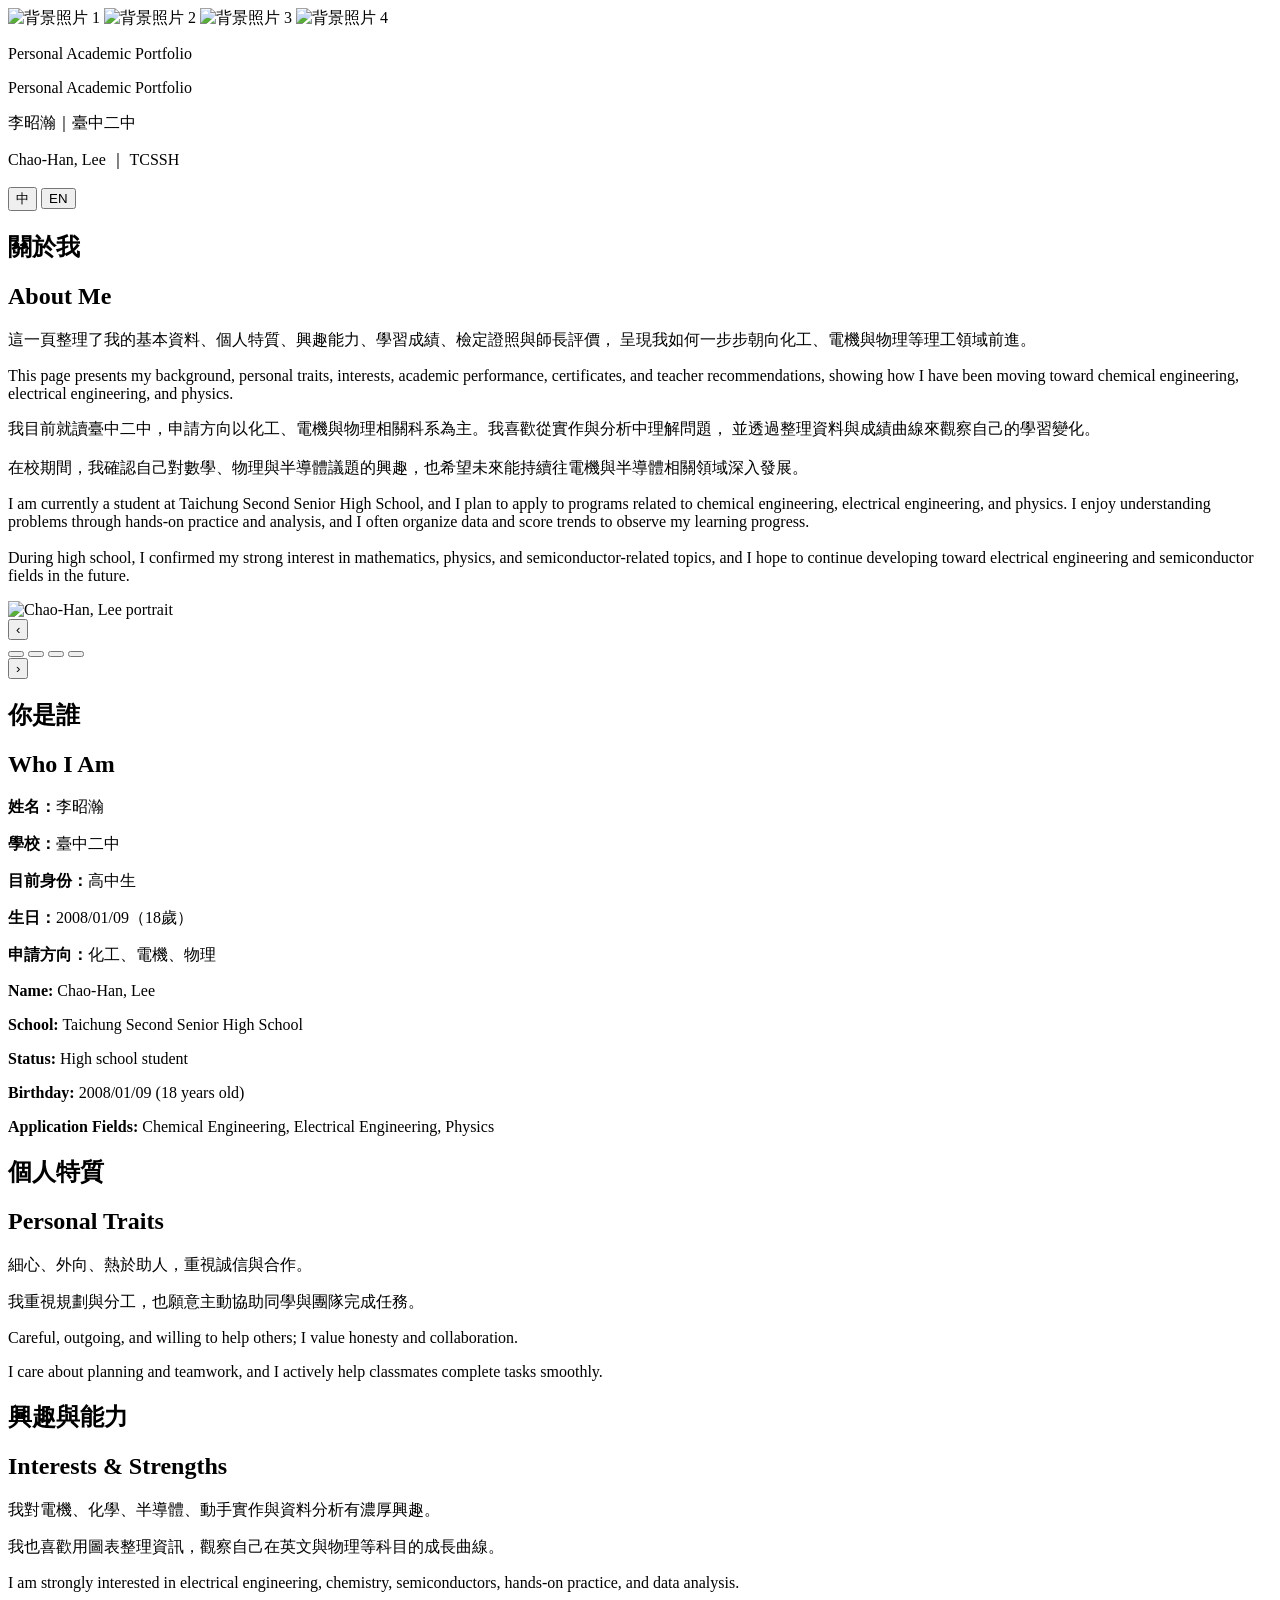
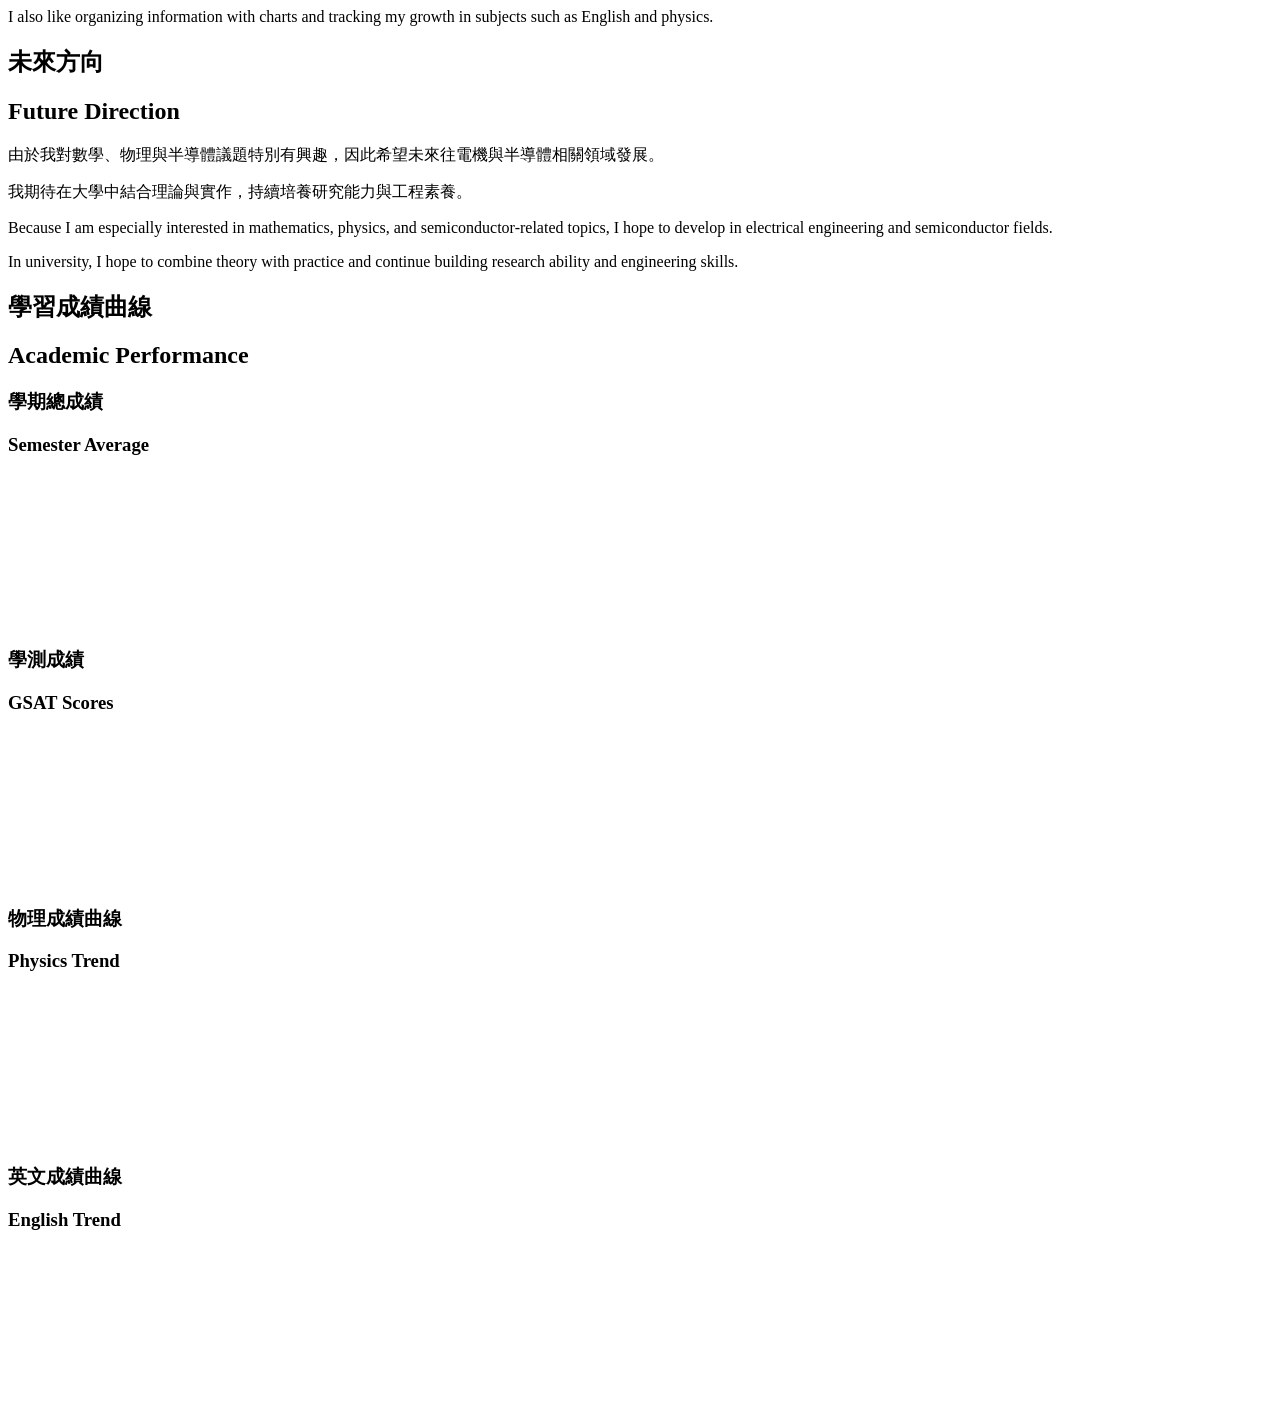
==== about.html @ a49e84da "Create about.html" ====
<!DOCTYPE html>
<html lang="zh-Hant">
<head>
  <meta charset="UTF-8" />
  <meta name="viewport" content="width=device-width, initial-scale=1.0" />
  <title>About Me | Personal Academic Portfolio</title>

  <link rel="preconnect" href="https://fonts.googleapis.com">
  <link rel="preconnect" href="https://fonts.gstatic.com" crossorigin>
  <link href="https://fonts.googleapis.com/css2?family=Inter:wght@400;500;600;700&family=Noto+Sans+TC:wght@400;500;700&family=Noto+Serif+TC:wght@500;700&display=swap" rel="stylesheet">

  <link rel="stylesheet" href="./about.css">

  <script src="https://cdn.jsdelivr.net/npm/chart.js@4.5.0/dist/chart.umd.min.js" defer></script>
  <script src="./about.js" defer></script>
</head>
<body>
  <div class="about-root" data-current-lang="zh">
    <section class="about-hero">
      <div class="hero-slideshow">
        <img src="./assets/bg-1.jpg" class="slide active" alt="背景照片 1">
        <img src="./assets/bg-2.jpg" class="slide slide-2" alt="背景照片 2">
        <img src="./assets/bg-3.jpg" class="slide slide-3" alt="背景照片 3">
        <img src="./assets/bg-4.jpg" class="slide" alt="背景照片 4">
      </div>

      <div class="hero-dark-overlay"></div>

      <div class="hero-overlay">
        <div class="hero-top">
          <div>
            <p class="site-name" data-lang="zh">Personal Academic Portfolio</p>
            <p class="site-name" data-lang="en">Personal Academic Portfolio</p>
            <p class="hero-mini" data-lang="zh">李昭瀚｜臺中二中</p>
            <p class="hero-mini" data-lang="en">Chao-Han, Lee ｜ TCSSH</p>
          </div>

          <div class="lang-switcher">
            <button class="lang-btn active" type="button" data-set-lang="zh">中</button>
            <button class="lang-btn" type="button" data-set-lang="en">EN</button>
          </div>
        </div>

        <div class="hero-main">
          <div class="hero-text">
            <h1 data-lang="zh">關於我</h1>
            <h1 data-lang="en">About Me</h1>

            <p class="hero-description" data-lang="zh">
              這一頁整理了我的基本資料、個人特質、興趣能力、學習成績、檢定證照與師長評價，
              呈現我如何一步步朝向化工、電機與物理等理工領域前進。
            </p>

            <p class="hero-description" data-lang="en">
              This page presents my background, personal traits, interests, academic performance,
              certificates, and teacher recommendations, showing how I have been moving toward
              chemical engineering, electrical engineering, and physics.
            </p>
          </div>

          <div class="hero-side hero-hover-zone">
            <div class="hero-intro-card">
              <p class="hero-intro-text" data-lang="zh">
                我目前就讀臺中二中，申請方向以化工、電機與物理相關科系為主。我喜歡從實作與分析中理解問題，
                並透過整理資料與成績曲線來觀察自己的學習變化。<br><br>
                在校期間，我確認自己對數學、物理與半導體議題的興趣，也希望未來能持續往電機與半導體相關領域深入發展。
              </p>

              <p class="hero-intro-text" data-lang="en">
                I am currently a student at Taichung Second Senior High School, and I plan to apply to
                programs related to chemical engineering, electrical engineering, and physics.
                I enjoy understanding problems through hands-on practice and analysis, and I often
                organize data and score trends to observe my learning progress.<br><br>
                During high school, I confirmed my strong interest in mathematics, physics, and
                semiconductor-related topics, and I hope to continue developing toward electrical
                engineering and semiconductor fields in the future.
              </p>
            </div>

            <div class="hero-avatar-hit" tabindex="0" aria-label="個人照片">
              <div class="hero-avatar-frame">
                <img src="./assets/profile.jpg" alt="Chao-Han, Lee portrait" class="hero-profile">
              </div>
            </div>
          </div>
        </div>

        <div class="hero-slider-controls">
          <button class="hero-nav hero-nav-prev" type="button" aria-label="上一張背景照片">&#8249;</button>
          <div class="hero-dots">
            <button class="hero-dot active" type="button" data-slide="0" aria-label="切換到第 1 張"></button>
            <button class="hero-dot" type="button" data-slide="1" aria-label="切換到第 2 張"></button>
            <button class="hero-dot" type="button" data-slide="2" aria-label="切換到第 3 張"></button>
            <button class="hero-dot" type="button" data-slide="3" aria-label="切換到第 4 張"></button>
          </div>
          <button class="hero-nav hero-nav-next" type="button" aria-label="下一張背景照片">&#8250;</button>
        </div>
      </div>
    </section>

    <section class="about-page">
      <div class="about-wrap">
        <section class="about-card-grid">
          <article class="about-info-card">
            <h2 data-lang="zh">你是誰</h2>
            <h2 data-lang="en">Who I Am</h2>
            <div data-lang="zh">
              <p><strong>姓名：</strong>李昭瀚</p>
              <p><strong>學校：</strong>臺中二中</p>
              <p><strong>目前身份：</strong>高中生</p>
              <p><strong>生日：</strong>2008/01/09（18歲）</p>
              <p><strong>申請方向：</strong>化工、電機、物理</p>
            </div>
            <div data-lang="en">
              <p><strong>Name:</strong> Chao-Han, Lee</p>
              <p><strong>School:</strong> Taichung Second Senior High School</p>
              <p><strong>Status:</strong> High school student</p>
              <p><strong>Birthday:</strong> 2008/01/09 (18 years old)</p>
              <p><strong>Application Fields:</strong> Chemical Engineering, Electrical Engineering, Physics</p>
            </div>
          </article>

          <article class="about-info-card">
            <h2 data-lang="zh">個人特質</h2>
            <h2 data-lang="en">Personal Traits</h2>
            <div data-lang="zh">
              <p>細心、外向、熱於助人，重視誠信與合作。</p>
              <p>我重視規劃與分工，也願意主動協助同學與團隊完成任務。</p>
            </div>
            <div data-lang="en">
              <p>Careful, outgoing, and willing to help others; I value honesty and collaboration.</p>
              <p>I care about planning and teamwork, and I actively help classmates complete tasks smoothly.</p>
            </div>
          </article>

          <article class="about-info-card">
            <h2 data-lang="zh">興趣與能力</h2>
            <h2 data-lang="en">Interests & Strengths</h2>
            <div data-lang="zh">
              <p>我對電機、化學、半導體、動手實作與資料分析有濃厚興趣。</p>
              <p>我也喜歡用圖表整理資訊，觀察自己在英文與物理等科目的成長曲線。</p>
            </div>
            <div data-lang="en">
              <p>I am strongly interested in electrical engineering, chemistry, semiconductors, hands-on practice, and data analysis.</p>
              <p>I also like organizing information with charts and tracking my growth in subjects such as English and physics.</p>
            </div>
          </article>

          <article class="about-info-card">
            <h2 data-lang="zh">未來方向</h2>
            <h2 data-lang="en">Future Direction</h2>
            <div data-lang="zh">
              <p>由於我對數學、物理與半導體議題特別有興趣，因此希望未來往電機與半導體相關領域發展。</p>
              <p>我期待在大學中結合理論與實作，持續培養研究能力與工程素養。</p>
            </div>
            <div data-lang="en">
              <p>Because I am especially interested in mathematics, physics, and semiconductor-related topics, I hope to develop in electrical engineering and semiconductor fields.</p>
              <p>In university, I hope to combine theory with practice and continue building research ability and engineering skills.</p>
            </div>
          </article>
        </section>

        <section class="about-section">
          <div class="section-heading">
            <h2 data-lang="zh">學習成績曲線</h2>
            <h2 data-lang="en">Academic Performance</h2>
          </div>

          <div class="chart-grid">
            <article class="chart-card">
              <h3 data-lang="zh">學期總成績</h3>
              <h3 data-lang="en">Semester Average</h3>
              <div class="chart-box"><canvas id="semesterChart"></canvas></div>
            </article>

            <article class="chart-card">
              <h3 data-lang="zh">學測成績</h3>
              <h3 data-lang="en">GSAT Scores</h3>
              <div class="chart-box"><canvas id="gsatChart"></canvas></div>
            </article>

            <article class="chart-card">
              <h3 data-lang="zh">物理成績曲線</h3>
              <h3 data-lang="en">Physics Trend</h3>
              <div class="chart-box"><canvas id="physicsChart"></canvas></div>
            </article>

            <article class="chart-card">
              <h3 data-lang="zh">英文成績曲線</h3>
              <h3 data-lang="en">English Trend</h3>
              <div class="chart-box"><canvas id="englishChart"></canvas></div>
            </article>
          </div>
        </section>
      </div>
    </section>
  </div>
</body>
</html>
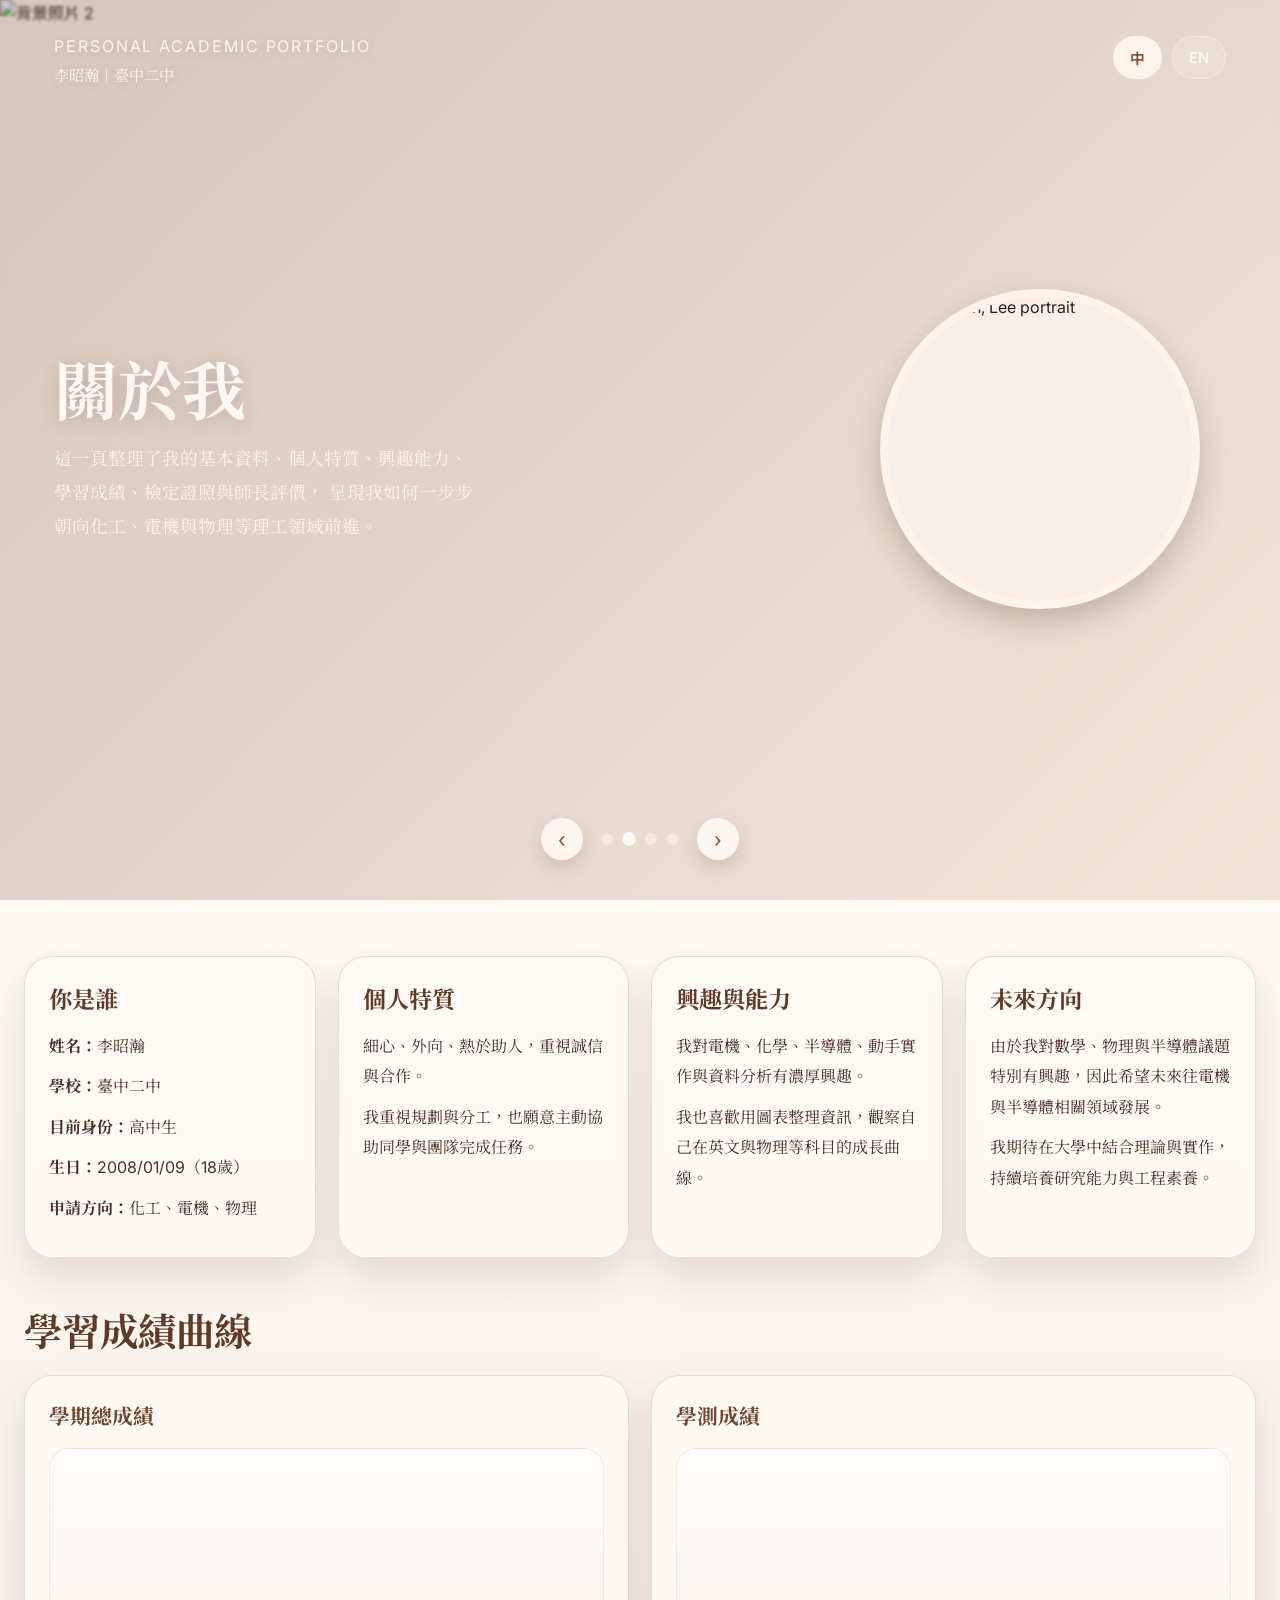
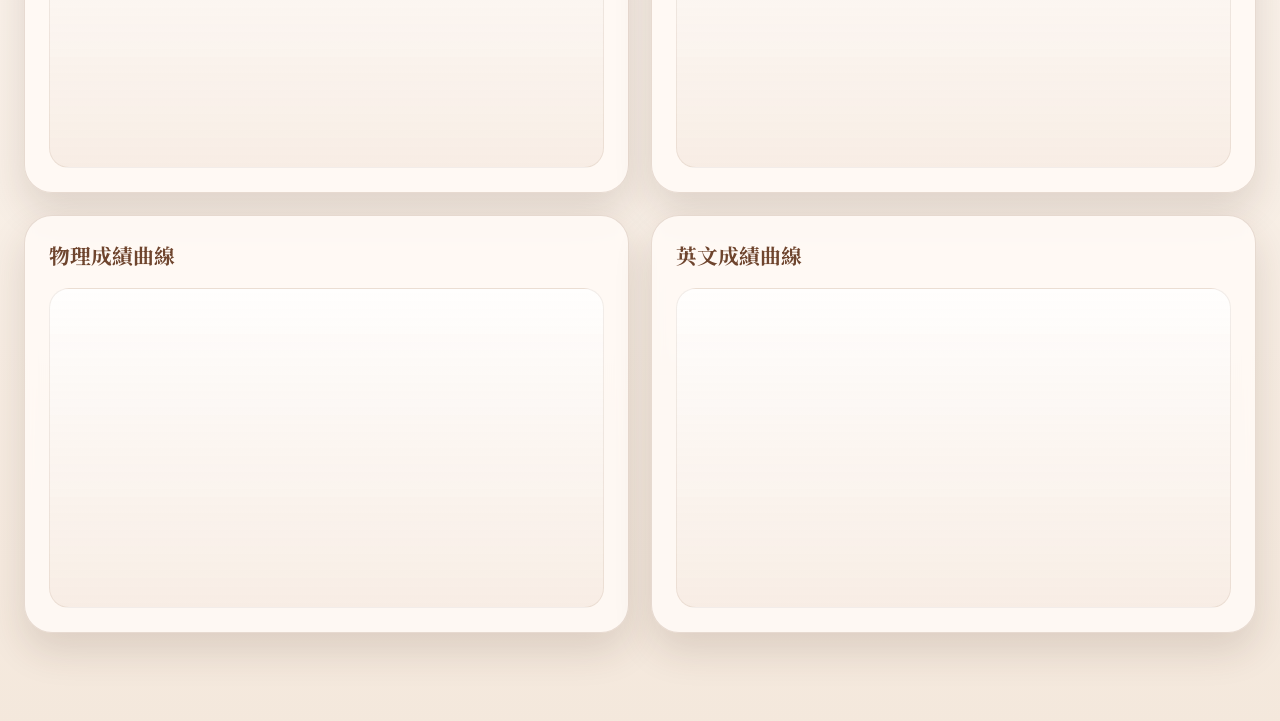
==== commit 367ce119: "Update about.html" ====
--- a/about.html
+++ b/about.html
@@ -9,10 +9,10 @@
   <link rel="preconnect" href="https://fonts.gstatic.com" crossorigin>
   <link href="https://fonts.googleapis.com/css2?family=Inter:wght@400;500;600;700&family=Noto+Sans+TC:wght@400;500;700&family=Noto+Serif+TC:wght@500;700&display=swap" rel="stylesheet">
 
-  <link rel="stylesheet" href="./about.css">
+  <link rel="stylesheet" href="./assets/about.css">
 
   <script src="https://cdn.jsdelivr.net/npm/chart.js@4.5.0/dist/chart.umd.min.js" defer></script>
-  <script src="./about.js" defer></script>
+  <script src="./assets/about.js" defer></script>
 </head>
 <body>
   <div class="about-root" data-current-lang="zh">
--- a/assets/about.css
+++ b/assets/about.css
@@ -0,0 +1,536 @@
+:root {
+  --brown-1: #dba174;
+  --brown-2: #dba148;
+  --brown-3: #dec7a4;
+  --brown-4: #e69e85;
+  --brown-5: #8b5e3c;
+  --brown-6: #5e3b27;
+  --bg: #f6eee7;
+  --card: rgba(255, 250, 245, 0.9);
+  --line: rgba(120, 80, 50, 0.18);
+  --shadow: 0 18px 38px rgba(68, 42, 25, 0.14);
+}
+
+*,
+*::before,
+*::after {
+  box-sizing: border-box;
+}
+
+html,
+body {
+  margin: 0;
+  padding: 0;
+}
+
+body {
+  font-family: "Inter", "Noto Sans TC", sans-serif;
+  background: var(--bg);
+  color: #2f221a;
+  overflow-x: hidden;
+}
+
+img {
+  display: block;
+  max-width: 100%;
+}
+
+button {
+  font: inherit;
+}
+
+[data-lang="zh"] {
+  font-family: "Inter", "Noto Serif TC", serif;
+}
+
+[data-lang="en"] {
+  font-family: "Inter", sans-serif;
+}
+
+[data-current-lang="zh"] [data-lang="en"],
+[data-current-lang="en"] [data-lang="zh"] {
+  display: none !important;
+}
+
+.about-hero {
+  position: relative;
+  min-height: 100vh;
+  overflow: hidden;
+}
+
+.hero-slideshow,
+.hero-dark-overlay {
+  position: absolute;
+  inset: 0;
+}
+
+.hero-slideshow {
+  z-index: 0;
+}
+
+.slide {
+  position: absolute;
+  inset: 0;
+  width: 100%;
+  height: 100%;
+  object-fit: cover;
+  object-position: center;
+  opacity: 0;
+  transition: opacity 1s ease;
+}
+
+.slide.active {
+  opacity: 1;
+}
+
+.slide-2 {
+  object-position: center 12%;
+}
+
+.slide-3 {
+  object-position: center 10%;
+}
+
+.hero-dark-overlay {
+  z-index: 1;
+  background: linear-gradient(135deg, rgba(109, 74, 48, 0.24), rgba(219, 161, 116, 0.13));
+}
+
+.hero-overlay {
+  position: relative;
+  z-index: 2;
+  min-height: 100vh;
+  padding: 36px 54px 40px;
+  display: flex;
+  flex-direction: column;
+  justify-content: space-between;
+  backdrop-filter: blur(1.5px);
+}
+
+.hero-top,
+.hero-main,
+.hero-slider-controls,
+.lang-switcher,
+.hero-dots {
+  display: flex;
+}
+
+.hero-top,
+.hero-main {
+  justify-content: space-between;
+}
+
+.hero-top {
+  align-items: flex-start;
+  gap: 20px;
+}
+
+.site-name,
+.hero-mini {
+  margin: 0;
+  color: #fff4ea;
+  text-shadow: 0 2px 12px rgba(40, 20, 8, 0.18);
+}
+
+.site-name {
+  font-size: 1rem;
+  letter-spacing: 0.12em;
+  text-transform: uppercase;
+}
+
+.hero-mini {
+  margin-top: 8px;
+  font-size: 0.95rem;
+}
+
+.lang-switcher {
+  gap: 10px;
+}
+
+.lang-btn,
+.hero-nav,
+.hero-dot {
+  border: none;
+  cursor: pointer;
+}
+
+.lang-btn {
+  padding: 10px 16px;
+  border-radius: 999px;
+  border: 1px solid rgba(255, 244, 235, 0.45);
+  background: rgba(255, 248, 241, 0.18);
+  color: #fff7f0;
+  font-size: 0.92rem;
+  font-weight: 600;
+  transition: 0.25s ease;
+}
+
+.lang-btn.active,
+.lang-btn:hover {
+  background: rgba(255, 246, 238, 0.95);
+  color: #7a4f35;
+}
+
+.hero-main {
+  align-items: center;
+  gap: 52px;
+  margin: 32px 0 26px;
+  flex: 1;
+}
+
+.hero-text {
+  flex: 1 1 420px;
+  min-width: 320px;
+  max-width: 560px;
+}
+
+.hero-text h1 {
+  margin: 0 0 18px;
+  font-family: "Noto Serif TC", serif;
+  font-size: clamp(2.8rem, 5vw, 4.8rem);
+  line-height: 1.12;
+  color: #fff8f2;
+  text-shadow: 0 3px 20px rgba(48, 26, 14, 0.2);
+}
+
+.hero-description {
+  margin: 0;
+  font-size: 1.1rem;
+  line-height: 1.95;
+  color: rgba(255, 245, 236, 0.96);
+  max-width: 42rem;
+}
+
+.hero-side {
+  position: relative;
+  flex: 1 1 700px;
+  min-width: 600px;
+  min-height: 460px;
+}
+
+.hero-hover-zone {
+  position: relative;
+}
+
+.hero-avatar-hit {
+  position: absolute;
+  right: 26px;
+  top: 50%;
+  transform: translateY(-50%);
+  z-index: 3;
+}
+
+.hero-avatar-frame {
+  width: 320px;
+  height: 320px;
+  border-radius: 50%;
+  border: 8px solid rgba(255, 244, 235, 0.96);
+  overflow: hidden;
+  background: #f7efe8;
+  box-shadow: 0 14px 30px rgba(55, 33, 19, 0.22);
+}
+
+.hero-profile {
+  width: 100%;
+  height: 100%;
+  object-fit: cover;
+}
+
+.hero-intro-card {
+  position: absolute;
+  left: -42px;
+  top: 50%;
+  width: calc(100% - 40px);
+  min-height: 430px;
+  padding: 54px 320px 54px 60px;
+  background: rgba(178, 123, 83, 0.93);
+  border: 1px solid rgba(255, 240, 228, 0.15);
+  border-radius: 38px;
+  box-shadow: 0 20px 45px rgba(60, 35, 20, 0.2);
+  transform: translateY(-50%) translateX(70px);
+  opacity: 0;
+  pointer-events: none;
+  transition: opacity 0.35s ease, transform 0.45s ease;
+  z-index: 1;
+}
+
+.hero-hover-zone:hover .hero-intro-card,
+.hero-hover-zone:focus-within .hero-intro-card {
+  opacity: 1;
+  transform: translateY(-50%) translateX(0);
+}
+
+.hero-intro-text {
+  margin: 0;
+  font-size: 1.35rem;
+  line-height: 2.05;
+  color: #2d1c13;
+  word-break: break-word;
+}
+
+.hero-slider-controls {
+  align-items: center;
+  justify-content: center;
+  gap: 18px;
+  margin-top: 12px;
+}
+
+.hero-nav {
+  width: 42px;
+  height: 42px;
+  border-radius: 50%;
+  background: rgba(255, 248, 242, 0.9);
+  color: #88583c;
+  font-size: 1.3rem;
+  box-shadow: 0 8px 18px rgba(62, 35, 20, 0.14);
+}
+
+.hero-dots {
+  gap: 10px;
+}
+
+.hero-dot {
+  width: 12px;
+  height: 12px;
+  border-radius: 50%;
+  background: rgba(255, 242, 232, 0.55);
+}
+
+.hero-dot.active {
+  background: #fffaf5;
+  transform: scale(1.12);
+}
+
+.about-page {
+  padding: 56px 24px 88px;
+  background: linear-gradient(180deg, rgba(255, 251, 247, 0.92), rgba(244, 232, 220, 0.98));
+}
+
+.about-wrap {
+  max-width: 1280px;
+  margin: 0 auto;
+}
+
+.about-card-grid,
+.chart-grid,
+.teacher-grid {
+  display: grid;
+  gap: 22px;
+}
+
+.about-card-grid {
+  grid-template-columns: repeat(4, 1fr);
+  margin-bottom: 44px;
+}
+
+.chart-grid,
+.teacher-grid {
+  grid-template-columns: repeat(2, 1fr);
+}
+
+.about-info-card,
+.chart-card,
+.teacher-card {
+  background: var(--card);
+  border: 1px solid var(--line);
+  border-radius: 28px;
+  box-shadow: var(--shadow);
+  backdrop-filter: blur(6px);
+  padding: 24px;
+}
+
+.about-info-card h2,
+.section-heading h2 {
+  margin: 0 0 16px;
+  font-family: "Noto Serif TC", serif;
+  color: var(--brown-6);
+}
+
+.about-info-card h2 {
+  font-size: 1.45rem;
+}
+
+.about-info-card p,
+.teacher-card p {
+  margin: 0 0 10px;
+  line-height: 1.9;
+  color: #493328;
+}
+
+.about-section {
+  margin-top: 38px;
+}
+
+.section-heading {
+  margin-bottom: 18px;
+}
+
+.section-heading h2 {
+  font-size: clamp(1.9rem, 3vw, 2.8rem);
+}
+
+.chart-card h3 {
+  margin: 0 0 18px;
+  font-size: 1.3rem;
+  color: #6f452e;
+}
+
+.chart-box {
+  position: relative;
+  height: 320px;
+  padding: 14px;
+  border-radius: 20px;
+  border: 1px solid rgba(125, 88, 58, 0.1);
+  background: linear-gradient(180deg, rgba(255,255,255,0.75), rgba(247,236,227,0.9));
+}
+
+.chart-box canvas {
+  width: 100% !important;
+  height: 100% !important;
+  display: block;
+}
+
+.teacher-card {
+  position: relative;
+}
+
+.teacher-card::before {
+  content: "“";
+  position: absolute;
+  top: 12px;
+  left: 18px;
+  font-size: 3rem;
+  color: rgba(168, 117, 82, 0.25);
+  font-family: serif;
+}
+
+.teacher-card p {
+  position: relative;
+  z-index: 1;
+}
+
+.teacher-signature {
+  grid-column: span 2;
+  background: linear-gradient(135deg, rgba(255,249,243,0.95), rgba(241,226,212,0.9));
+}
+
+@media (max-width: 1200px) {
+  .about-card-grid {
+    grid-template-columns: repeat(2, 1fr);
+  }
+
+  .hero-side {
+    min-width: 100%;
+  }
+}
+
+@media (max-width: 1100px) {
+  .hero-overlay {
+    padding: 28px 24px 36px;
+  }
+
+  .hero-main {
+    flex-direction: column;
+    align-items: flex-start;
+    gap: 30px;
+  }
+
+  .hero-text,
+  .hero-side {
+    min-width: 100%;
+    max-width: 100%;
+  }
+
+  .hero-side {
+    min-height: auto;
+    display: flex;
+    flex-direction: column-reverse;
+    align-items: center;
+    gap: 24px;
+  }
+
+  .hero-avatar-hit {
+    position: static;
+    transform: none;
+  }
+
+  .hero-intro-card {
+  position: absolute;
+  left: -42px;
+  right: -44px;
+  top: 50%;
+  min-height: 430px;
+  padding: 54px 340px 54px 60px;
+  background: rgba(178, 123, 83, 0.93);
+  border: 1px solid rgba(255, 240, 228, 0.15);
+  border-radius: 38px;
+  box-shadow: 0 20px 45px rgba(60, 35, 20, 0.2);
+  transform: translateY(-50%) translateX(70px);
+  opacity: 0;
+  pointer-events: none;
+  transition: opacity 0.35s ease, transform 0.45s ease;
+  z-index: 1;
+}
+
+  .hero-intro-text {
+    font-size: 1.12rem;
+    line-height: 1.95;
+  }
+
+  .chart-grid,
+  .teacher-grid {
+    grid-template-columns: 1fr;
+  }
+
+  .teacher-signature {
+    grid-column: span 1;
+  }
+}
+
+@media (max-width: 680px) {
+  .hero-top {
+    flex-direction: column;
+    align-items: flex-start;
+  }
+
+  .lang-switcher {
+    align-self: flex-end;
+  }
+
+  .hero-text,
+  .hero-text h1 {
+    min-width: 0;
+  }
+
+  .hero-text h1 {
+    font-size: 2.35rem;
+  }
+
+  .hero-description,
+  .hero-intro-text {
+    font-size: 1rem;
+    line-height: 1.8;
+  }
+
+  .hero-avatar-frame {
+    width: 220px;
+    height: 220px;
+  }
+
+  .hero-intro-card {
+    padding: 28px 22px;
+    border-radius: 24px;
+  }
+
+  .about-page {
+    padding: 42px 16px 70px;
+  }
+
+  .about-card-grid {
+    grid-template-columns: 1fr;
+  }
+
+  .chart-box {
+    height: 270px;
+  }
+}
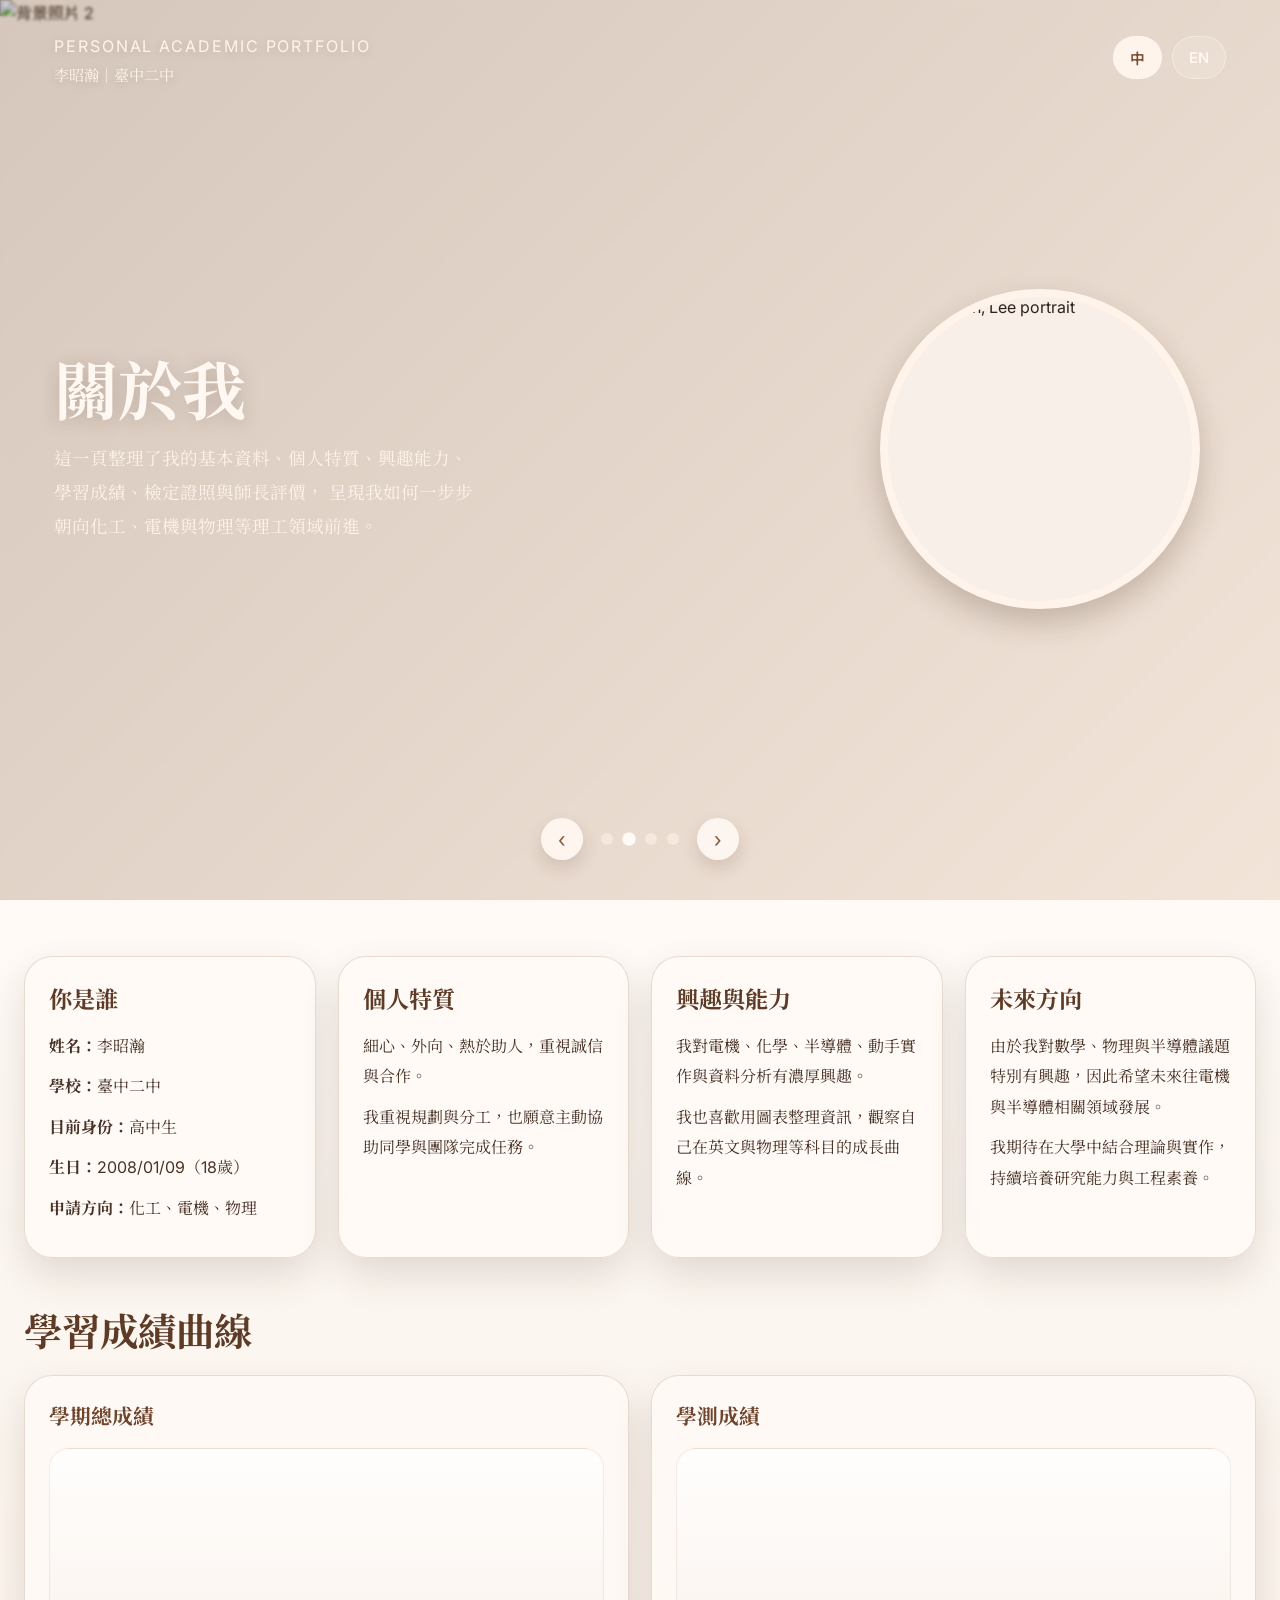
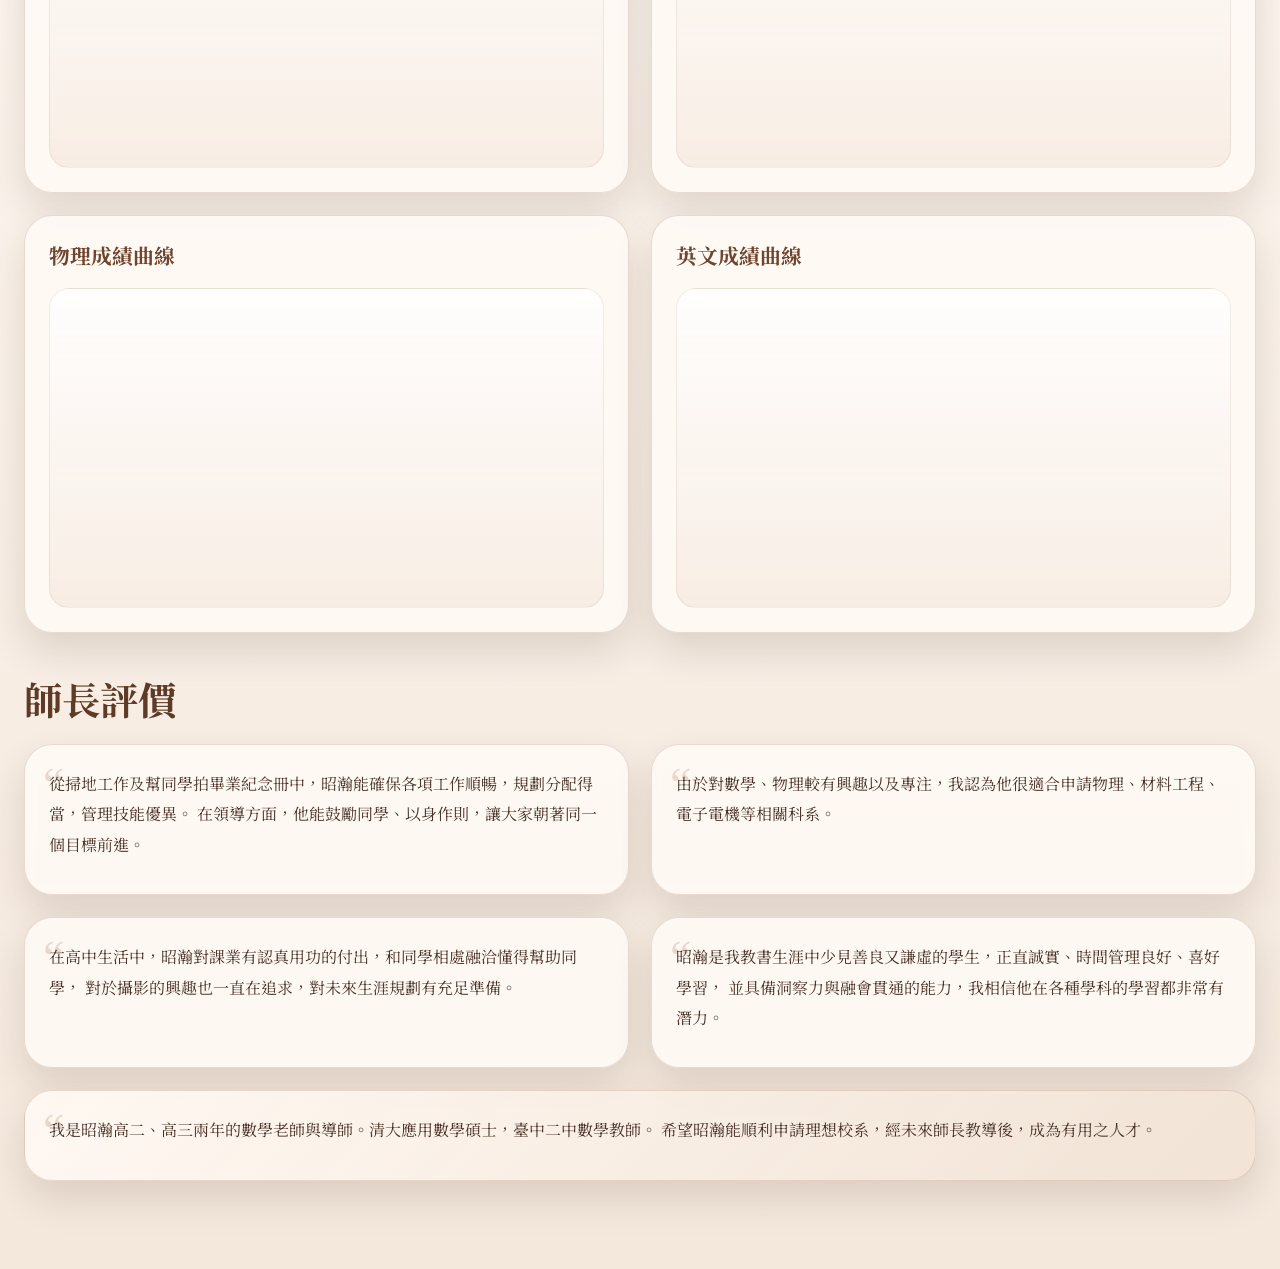
==== commit ea1686bc: "Add teacher recommendations section to about.html Added teacher recommendations section with multipl" ====
--- a/about.html
+++ b/about.html
@@ -10,7 +10,6 @@
   <link href="https://fonts.googleapis.com/css2?family=Inter:wght@400;500;600;700&family=Noto+Sans+TC:wght@400;500;700&family=Noto+Serif+TC:wght@500;700&display=swap" rel="stylesheet">
 
   <link rel="stylesheet" href="./assets/about.css">
-
   <script src="https://cdn.jsdelivr.net/npm/chart.js@4.5.0/dist/chart.umd.min.js" defer></script>
   <script src="./assets/about.js" defer></script>
 </head>
@@ -79,7 +78,11 @@
 
             <div class="hero-avatar-hit" tabindex="0" aria-label="個人照片">
               <div class="hero-avatar-frame">
-                <img src="./assets/profile.jpg" alt="Chao-Han, Lee portrait" class="hero-profile">
+                <img
+                  src="./assets/profile.jpg"
+                  alt="Chao-Han, Lee portrait"
+                  class="hero-profile"
+                >
               </div>
             </div>
           </div>
@@ -192,6 +195,71 @@
             </article>
           </div>
         </section>
+
+        <section class="about-section teacher-section">
+          <div class="section-heading">
+            <h2 data-lang="zh">師長評價</h2>
+            <h2 data-lang="en">Teacher Recommendations</h2>
+          </div>
+
+          <div class="teacher-grid">
+            <article class="teacher-card">
+              <p data-lang="zh">
+                從掃地工作及幫同學拍畢業紀念冊中，昭瀚能確保各項工作順暢，規劃分配得當，管理技能優異。
+                在領導方面，他能鼓勵同學、以身作則，讓大家朝著同一個目標前進。
+              </p>
+              <p data-lang="en">
+                Through daily class duties and graduation album photography, Chao-Han has shown strong planning
+                and management ability. In leadership, he encourages classmates by example and helps the group
+                move toward a common goal.
+              </p>
+            </article>
+
+            <article class="teacher-card">
+              <p data-lang="zh">
+                由於對數學、物理較有興趣以及專注，我認為他很適合申請物理、材料工程、電子電機等相關科系。
+              </p>
+              <p data-lang="en">
+                Because of his strong interest and focus in mathematics and physics, I believe he is well suited
+                for programs such as physics, materials engineering, and electrical engineering.
+              </p>
+            </article>
+
+            <article class="teacher-card">
+              <p data-lang="zh">
+                在高中生活中，昭瀚對課業有認真用功的付出，和同學相處融洽懂得幫助同學，
+                對於攝影的興趣也一直在追求，對未來生涯規劃有充足準備。
+              </p>
+              <p data-lang="en">
+                During high school, Chao-Han has worked hard academically, gets along well with classmates,
+                helps others, continues pursuing photography, and has made solid preparation for his future plans.
+              </p>
+            </article>
+
+            <article class="teacher-card">
+              <p data-lang="zh">
+                昭瀚是我教書生涯中少見善良又謙虛的學生，正直誠實、時間管理良好、喜好學習，
+                並具備洞察力與融會貫通的能力，我相信他在各種學科的學習都非常有潛力。
+              </p>
+              <p data-lang="en">
+                Chao-Han is one of the rare students I have met who is kind, humble, honest, and good at time management.
+                He enjoys learning, shows insight, and has strong potential across many academic fields.
+              </p>
+            </article>
+
+            <article class="teacher-card teacher-signature">
+              <p data-lang="zh">
+                我是昭瀚高二、高三兩年的數學老師與導師。清大應用數學碩士，臺中二中數學教師。
+                希望昭瀚能順利申請理想校系，經未來師長教導後，成為有用之人才。
+              </p>
+              <p data-lang="en">
+                I was Chao-Han’s math teacher and homeroom teacher in both 11th and 12th grade.
+                With his preparation and potential, I sincerely hope he will be admitted to his ideal program
+                and continue growing into a valuable talent.
+              </p>
+            </article>
+          </div>
+        </section>
       </div>
     </section>
   </div>
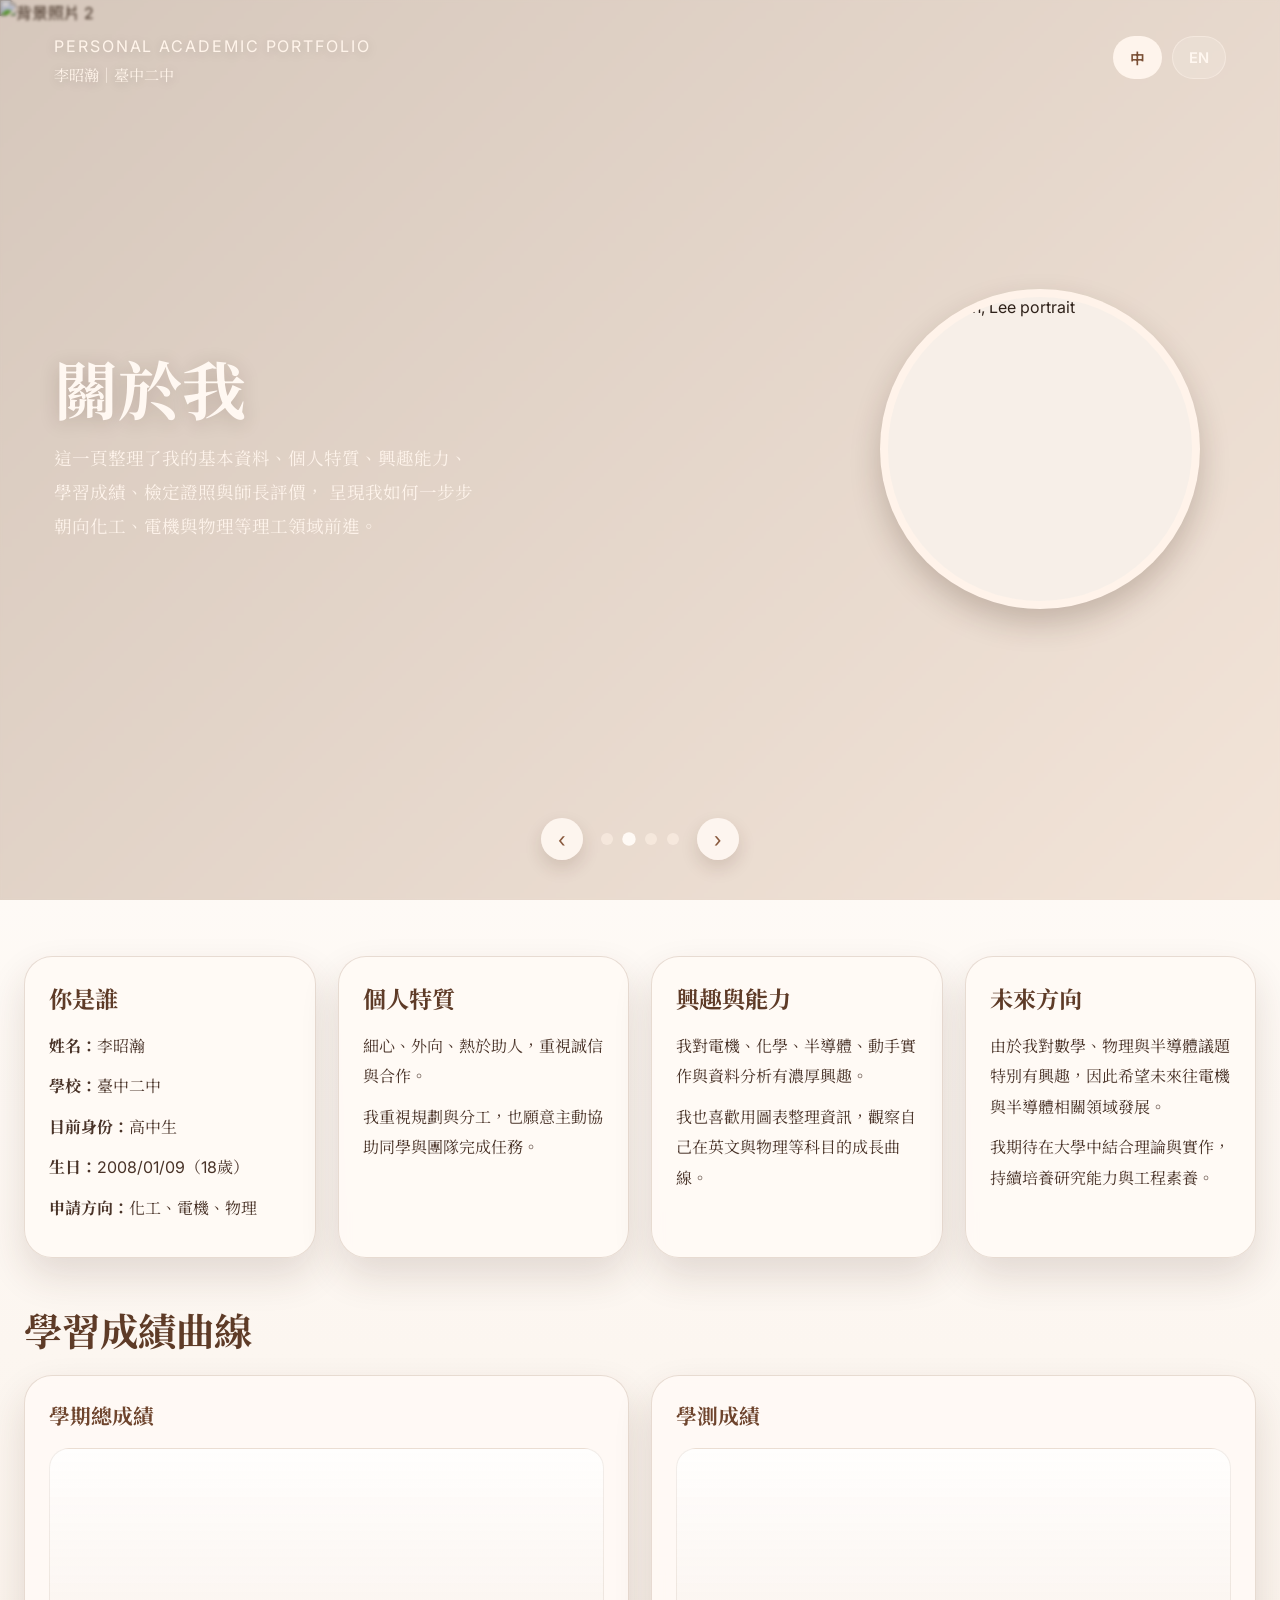
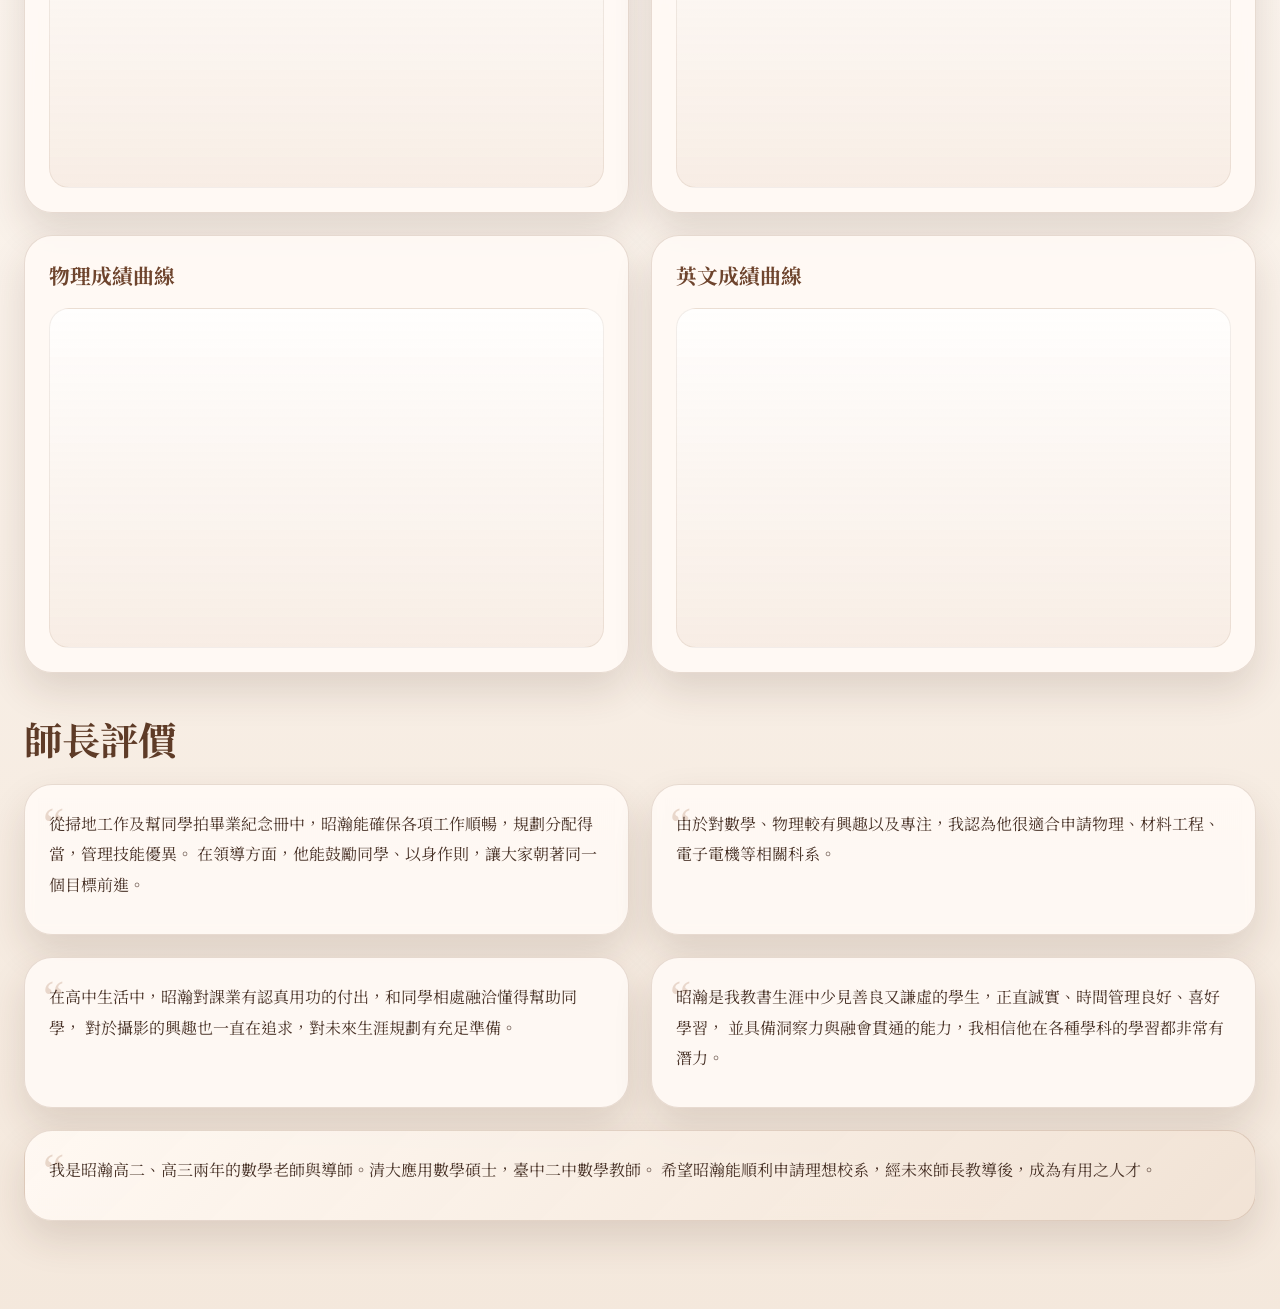
==== commit 7693ee9a: "Update about.html" ====
--- a/about.html
+++ b/about.html
@@ -78,11 +78,7 @@
 
             <div class="hero-avatar-hit" tabindex="0" aria-label="個人照片">
               <div class="hero-avatar-frame">
-                <img
-                  src="./assets/profile.jpg"
-                  alt="Chao-Han, Lee portrait"
-                  class="hero-profile"
-                >
+                <img src="./assets/profile.jpg" alt="Chao-Han, Lee portrait" class="hero-profile">
               </div>
             </div>
           </div>
--- a/assets/about.css
+++ b/assets/about.css
@@ -237,224 +237,6 @@
 }
 
 .hero-intro-card {
-  position: absolute;
-  left: -42px;
-  top: 50%;
-  width: calc(100% - 40px);
-  min-height: 430px;
-  padding: 54px 320px 54px 60px;
-  background: rgba(178, 123, 83, 0.93);
-  border: 1px solid rgba(255, 240, 228, 0.15);
-  border-radius: 38px;
-  box-shadow: 0 20px 45px rgba(60, 35, 20, 0.2);
-  transform: translateY(-50%) translateX(70px);
-  opacity: 0;
-  pointer-events: none;
-  transition: opacity 0.35s ease, transform 0.45s ease;
-  z-index: 1;
-}
-
-.hero-hover-zone:hover .hero-intro-card,
-.hero-hover-zone:focus-within .hero-intro-card {
-  opacity: 1;
-  transform: translateY(-50%) translateX(0);
-}
-
-.hero-intro-text {
-  margin: 0;
-  font-size: 1.35rem;
-  line-height: 2.05;
-  color: #2d1c13;
-  word-break: break-word;
-}
-
-.hero-slider-controls {
-  align-items: center;
-  justify-content: center;
-  gap: 18px;
-  margin-top: 12px;
-}
-
-.hero-nav {
-  width: 42px;
-  height: 42px;
-  border-radius: 50%;
-  background: rgba(255, 248, 242, 0.9);
-  color: #88583c;
-  font-size: 1.3rem;
-  box-shadow: 0 8px 18px rgba(62, 35, 20, 0.14);
-}
-
-.hero-dots {
-  gap: 10px;
-}
-
-.hero-dot {
-  width: 12px;
-  height: 12px;
-  border-radius: 50%;
-  background: rgba(255, 242, 232, 0.55);
-}
-
-.hero-dot.active {
-  background: #fffaf5;
-  transform: scale(1.12);
-}
-
-.about-page {
-  padding: 56px 24px 88px;
-  background: linear-gradient(180deg, rgba(255, 251, 247, 0.92), rgba(244, 232, 220, 0.98));
-}
-
-.about-wrap {
-  max-width: 1280px;
-  margin: 0 auto;
-}
-
-.about-card-grid,
-.chart-grid,
-.teacher-grid {
-  display: grid;
-  gap: 22px;
-}
-
-.about-card-grid {
-  grid-template-columns: repeat(4, 1fr);
-  margin-bottom: 44px;
-}
-
-.chart-grid,
-.teacher-grid {
-  grid-template-columns: repeat(2, 1fr);
-}
-
-.about-info-card,
-.chart-card,
-.teacher-card {
-  background: var(--card);
-  border: 1px solid var(--line);
-  border-radius: 28px;
-  box-shadow: var(--shadow);
-  backdrop-filter: blur(6px);
-  padding: 24px;
-}
-
-.about-info-card h2,
-.section-heading h2 {
-  margin: 0 0 16px;
-  font-family: "Noto Serif TC", serif;
-  color: var(--brown-6);
-}
-
-.about-info-card h2 {
-  font-size: 1.45rem;
-}
-
-.about-info-card p,
-.teacher-card p {
-  margin: 0 0 10px;
-  line-height: 1.9;
-  color: #493328;
-}
-
-.about-section {
-  margin-top: 38px;
-}
-
-.section-heading {
-  margin-bottom: 18px;
-}
-
-.section-heading h2 {
-  font-size: clamp(1.9rem, 3vw, 2.8rem);
-}
-
-.chart-card h3 {
-  margin: 0 0 18px;
-  font-size: 1.3rem;
-  color: #6f452e;
-}
-
-.chart-box {
-  position: relative;
-  height: 320px;
-  padding: 14px;
-  border-radius: 20px;
-  border: 1px solid rgba(125, 88, 58, 0.1);
-  background: linear-gradient(180deg, rgba(255,255,255,0.75), rgba(247,236,227,0.9));
-}
-
-.chart-box canvas {
-  width: 100% !important;
-  height: 100% !important;
-  display: block;
-}
-
-.teacher-card {
-  position: relative;
-}
-
-.teacher-card::before {
-  content: "“";
-  position: absolute;
-  top: 12px;
-  left: 18px;
-  font-size: 3rem;
-  color: rgba(168, 117, 82, 0.25);
-  font-family: serif;
-}
-
-.teacher-card p {
-  position: relative;
-  z-index: 1;
-}
-
-.teacher-signature {
-  grid-column: span 2;
-  background: linear-gradient(135deg, rgba(255,249,243,0.95), rgba(241,226,212,0.9));
-}
-
-@media (max-width: 1200px) {
-  .about-card-grid {
-    grid-template-columns: repeat(2, 1fr);
-  }
-
-  .hero-side {
-    min-width: 100%;
-  }
-}
-
-@media (max-width: 1100px) {
-  .hero-overlay {
-    padding: 28px 24px 36px;
-  }
-
-  .hero-main {
-    flex-direction: column;
-    align-items: flex-start;
-    gap: 30px;
-  }
-
-  .hero-text,
-  .hero-side {
-    min-width: 100%;
-    max-width: 100%;
-  }
-
-  .hero-side {
-    min-height: auto;
-    display: flex;
-    flex-direction: column-reverse;
-    align-items: center;
-    gap: 24px;
-  }
-
-  .hero-avatar-hit {
-    position: static;
-    transform: none;
-  }
-
-  .hero-intro-card {
   position: absolute;
   left: -42px;
   right: -44px;
@@ -472,6 +254,216 @@
   z-index: 1;
 }
 
+.hero-hover-zone:hover .hero-intro-card,
+.hero-hover-zone:focus-within .hero-intro-card {
+  opacity: 1;
+  transform: translateY(-50%) translateX(0);
+}
+
+.hero-intro-text {
+  margin: 0;
+  font-size: 1.35rem;
+  line-height: 2.05;
+  color: #2d1c13;
+  word-break: break-word;
+}
+
+.hero-slider-controls {
+  align-items: center;
+  justify-content: center;
+  gap: 18px;
+  margin-top: 12px;
+}
+
+.hero-nav {
+  width: 42px;
+  height: 42px;
+  border-radius: 50%;
+  background: rgba(255, 248, 242, 0.9);
+  color: #88583c;
+  font-size: 1.3rem;
+  box-shadow: 0 8px 18px rgba(62, 35, 20, 0.14);
+}
+
+.hero-dots {
+  gap: 10px;
+}
+
+.hero-dot {
+  width: 12px;
+  height: 12px;
+  border-radius: 50%;
+  background: rgba(255, 242, 232, 0.55);
+}
+
+.hero-dot.active {
+  background: #fffaf5;
+  transform: scale(1.12);
+}
+
+.about-page {
+  padding: 56px 24px 88px;
+  background: linear-gradient(180deg, rgba(255, 251, 247, 0.92), rgba(244, 232, 220, 0.98));
+}
+
+.about-wrap {
+  max-width: 1280px;
+  margin: 0 auto;
+}
+
+.about-card-grid,
+.chart-grid,
+.teacher-grid {
+  display: grid;
+  gap: 22px;
+}
+
+.about-card-grid {
+  grid-template-columns: repeat(4, 1fr);
+  margin-bottom: 44px;
+}
+
+.chart-grid,
+.teacher-grid {
+  grid-template-columns: repeat(2, 1fr);
+}
+
+.about-info-card,
+.chart-card,
+.teacher-card {
+  background: var(--card);
+  border: 1px solid var(--line);
+  border-radius: 28px;
+  box-shadow: var(--shadow);
+  backdrop-filter: blur(6px);
+  padding: 24px;
+}
+
+.about-info-card h2,
+.section-heading h2 {
+  margin: 0 0 16px;
+  font-family: "Noto Serif TC", serif;
+  color: var(--brown-6);
+}
+
+.about-info-card h2 {
+  font-size: 1.45rem;
+}
+
+.about-info-card p,
+.teacher-card p {
+  margin: 0 0 10px;
+  line-height: 1.9;
+  color: #493328;
+}
+
+.about-section {
+  margin-top: 38px;
+}
+
+.section-heading {
+  margin-bottom: 18px;
+}
+
+.section-heading h2 {
+  font-size: clamp(1.9rem, 3vw, 2.8rem);
+}
+
+.chart-card h3 {
+  margin: 0 0 18px;
+  font-size: 1.3rem;
+  color: #6f452e;
+}
+
+.chart-box {
+  position: relative;
+  height: 340px;
+  padding: 14px;
+  border-radius: 20px;
+  border: 1px solid rgba(125, 88, 58, 0.1);
+  background: linear-gradient(180deg, rgba(255,255,255,0.75), rgba(247,236,227,0.9));
+}
+
+.chart-box canvas {
+  width: 100% !important;
+  height: 100% !important;
+  display: block;
+}
+
+.teacher-card {
+  position: relative;
+}
+
+.teacher-card::before {
+  content: "“";
+  position: absolute;
+  top: 12px;
+  left: 18px;
+  font-size: 3rem;
+  color: rgba(168, 117, 82, 0.25);
+  font-family: serif;
+}
+
+.teacher-card p {
+  position: relative;
+  z-index: 1;
+}
+
+.teacher-signature {
+  grid-column: span 2;
+  background: linear-gradient(135deg, rgba(255,249,243,0.95), rgba(241,226,212,0.9));
+}
+
+@media (max-width: 1200px) {
+  .about-card-grid {
+    grid-template-columns: repeat(2, 1fr);
+  }
+
+  .hero-side {
+    min-width: 100%;
+  }
+}
+
+@media (max-width: 1100px) {
+  .hero-overlay {
+    padding: 28px 24px 36px;
+  }
+
+  .hero-main {
+    flex-direction: column;
+    align-items: flex-start;
+    gap: 30px;
+  }
+
+  .hero-text,
+  .hero-side {
+    min-width: 100%;
+    max-width: 100%;
+  }
+
+  .hero-side {
+    min-height: auto;
+    display: flex;
+    flex-direction: column-reverse;
+    align-items: center;
+    gap: 24px;
+  }
+
+  .hero-avatar-hit {
+    position: static;
+    transform: none;
+  }
+
+  .hero-intro-card {
+    position: static;
+    width: 100%;
+    min-height: auto;
+    padding: 42px 34px;
+    transform: none;
+    opacity: 1;
+    pointer-events: auto;
+  }
+
   .hero-intro-text {
     font-size: 1.12rem;
     line-height: 1.95;
@@ -531,6 +523,6 @@
   }
 
   .chart-box {
-    height: 270px;
-  }
-}
+    height: 285px;
+  }
+}
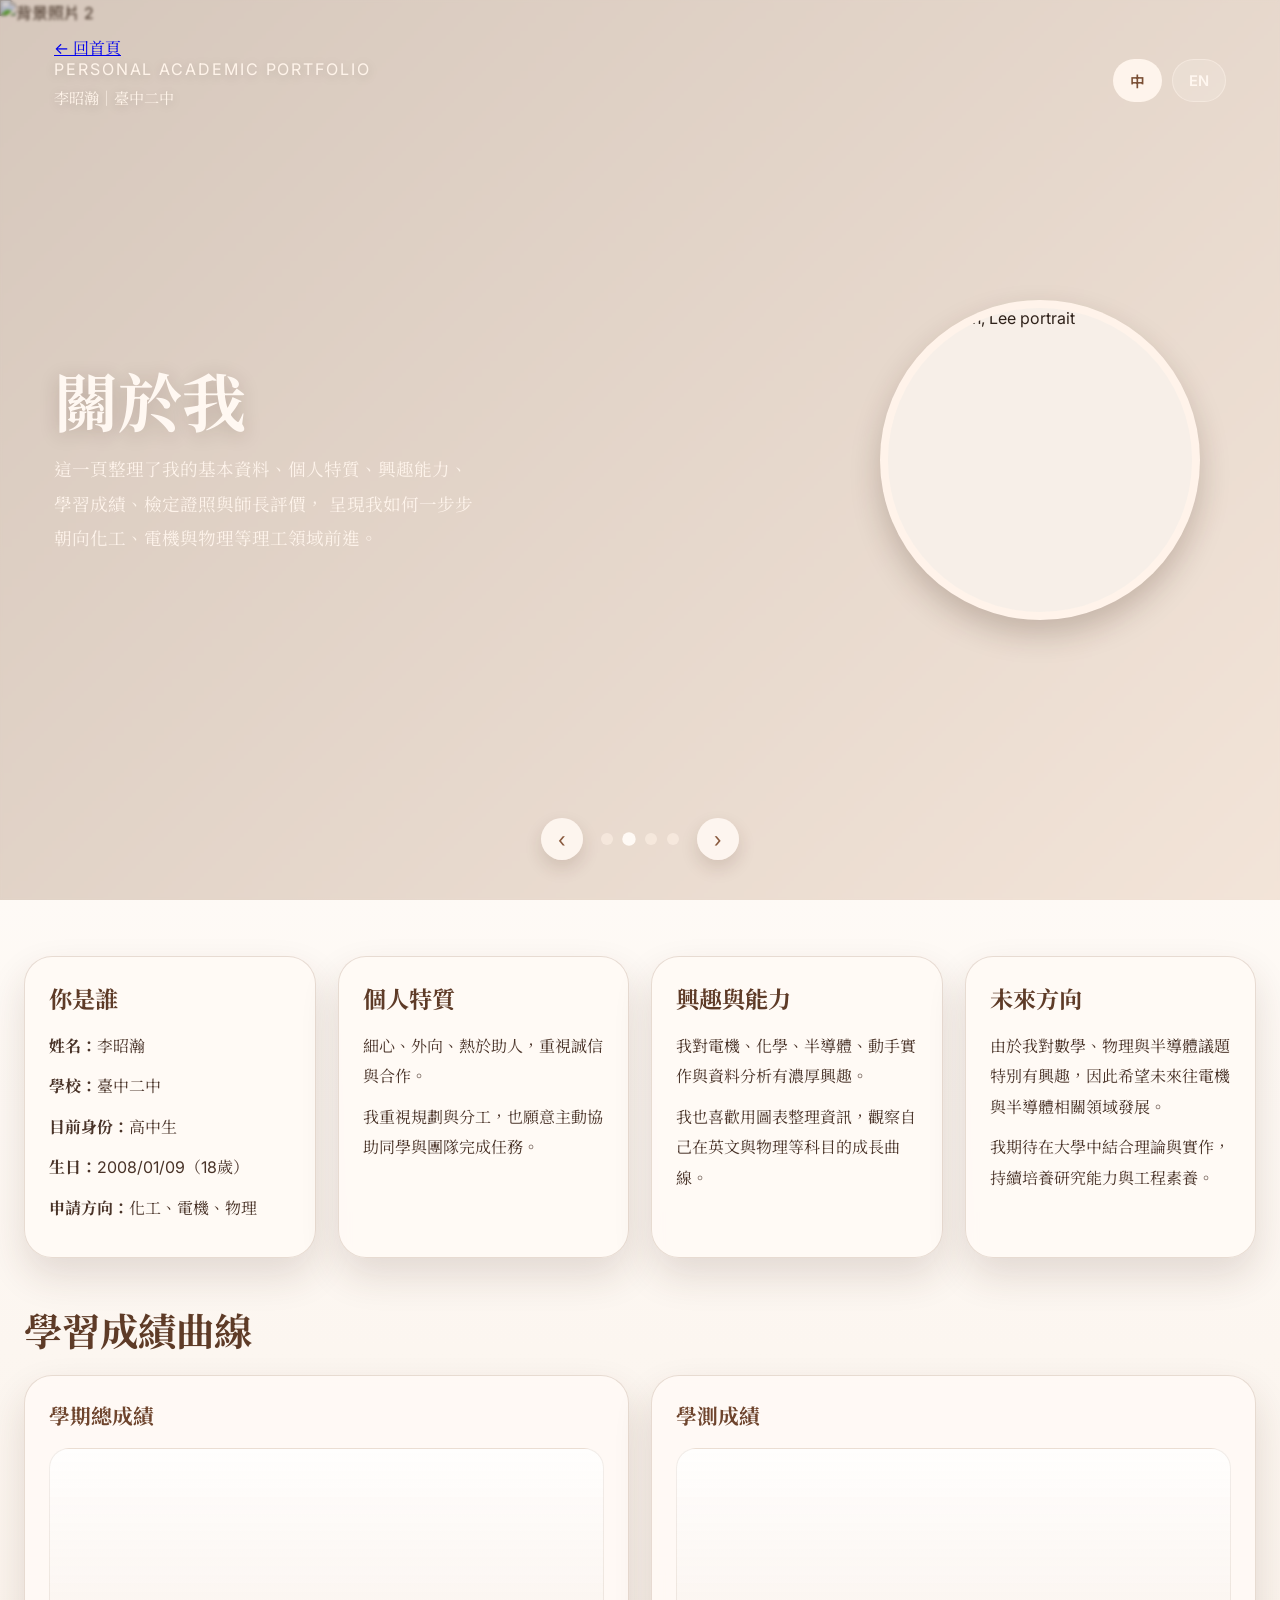
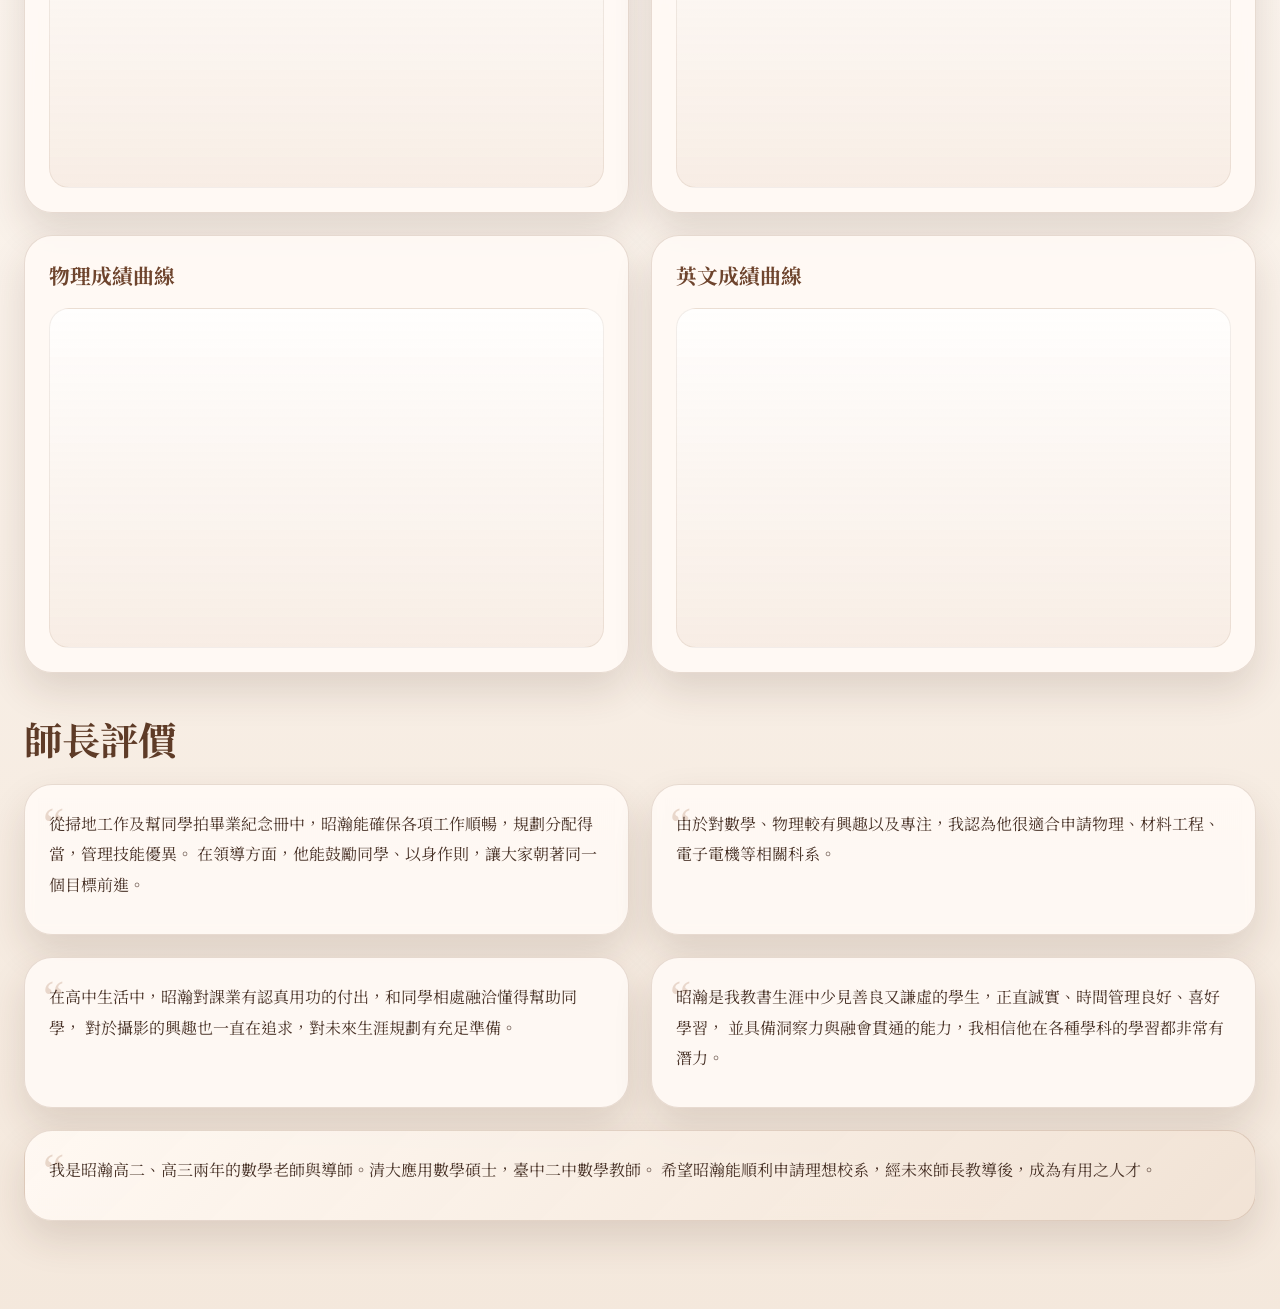
==== commit d1c3c305: "Update about.html" ====
--- a/about.html
+++ b/about.html
@@ -26,6 +26,9 @@
       <div class="hero-dark-overlay"></div>
 
       <div class="hero-overlay">
+        <a href="./index.html" class="back-home-btn" data-lang="zh">← 回首頁</a>
+        <a href="./index.html" class="back-home-btn" data-lang="en">← Home</a>
+
         <div class="hero-top">
           <div>
             <p class="site-name" data-lang="zh">Personal Academic Portfolio</p>
@@ -78,7 +81,11 @@
 
             <div class="hero-avatar-hit" tabindex="0" aria-label="個人照片">
               <div class="hero-avatar-frame">
-                <img src="./assets/profile.jpg" alt="Chao-Han, Lee portrait" class="hero-profile">
+                <img
+                  src="./assets/profile.jpg"
+                  alt="Chao-Han, Lee portrait"
+                  class="hero-profile"
+                >
               </div>
             </div>
           </div>
--- a/assets/about.css
+++ b/assets/about.css
@@ -514,6 +514,7 @@
     border-radius: 24px;
   }
 
+  
   .about-page {
     padding: 42px 16px 70px;
   }
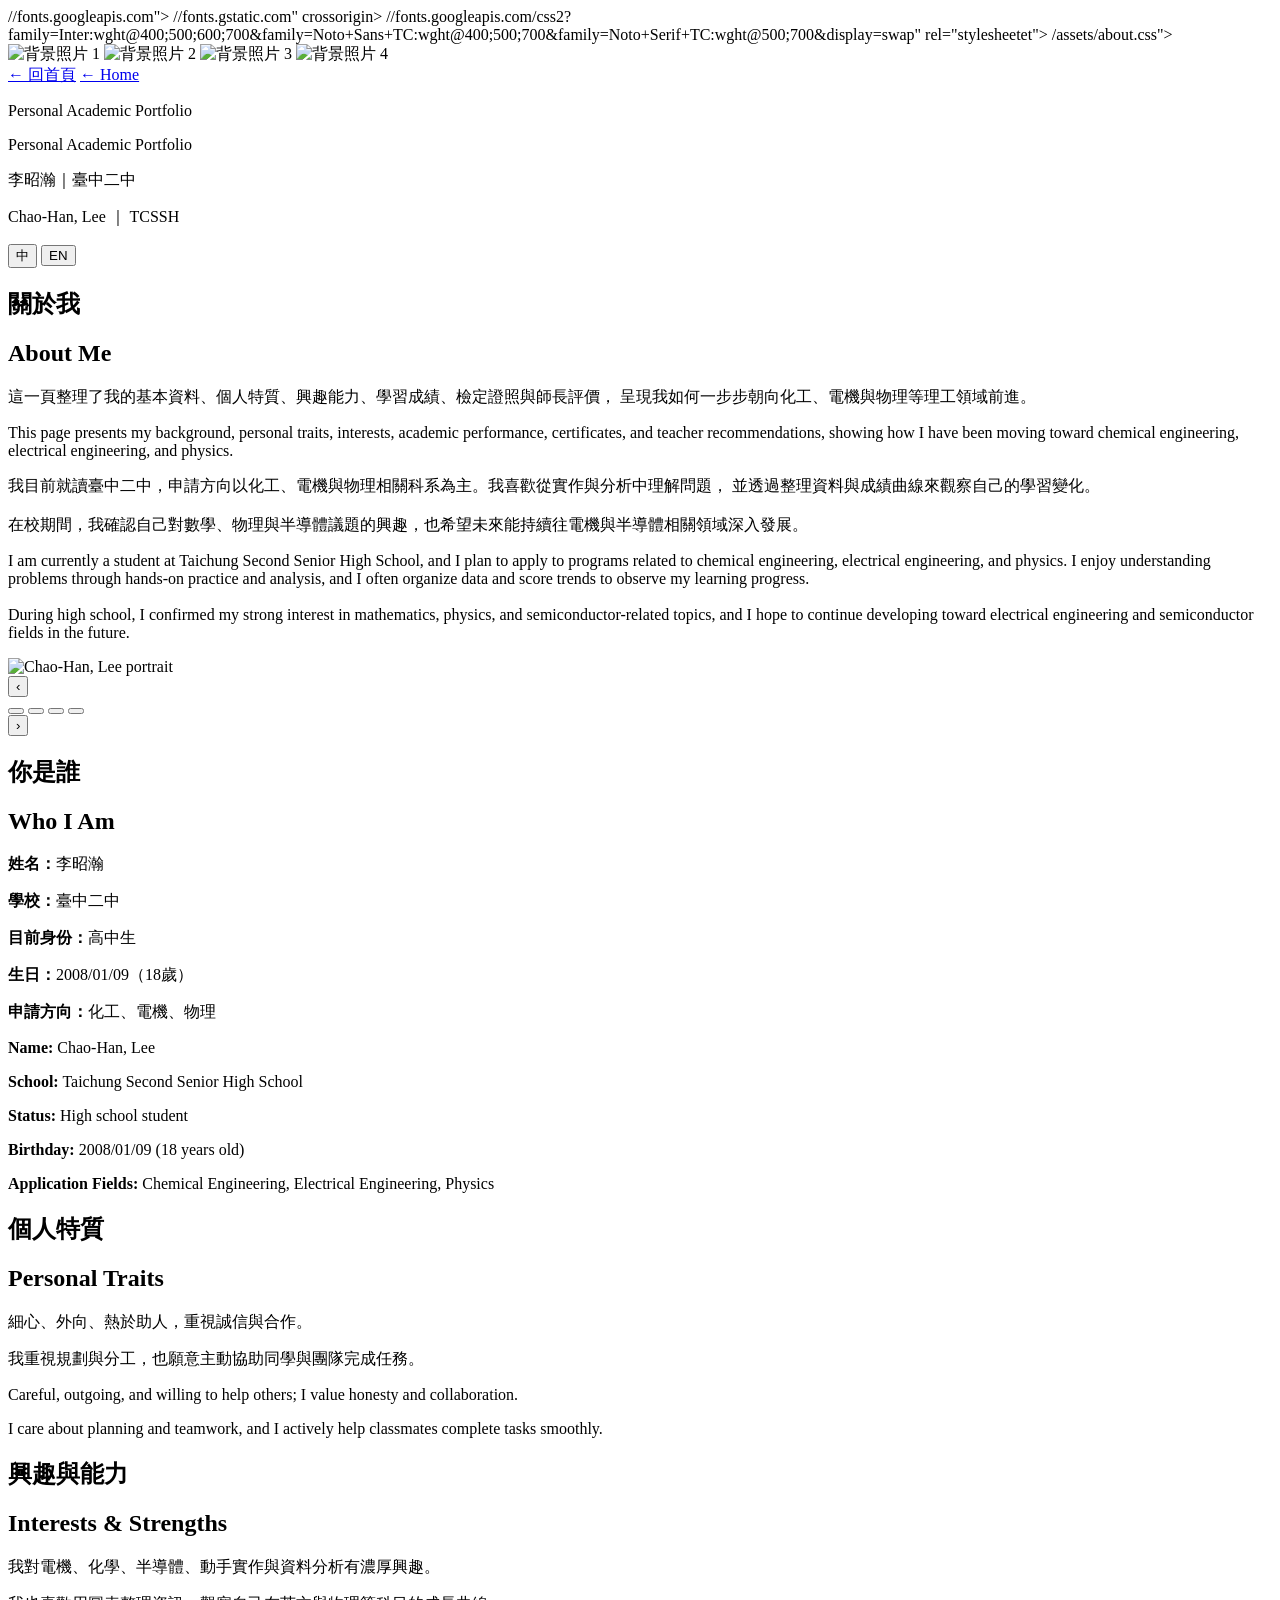
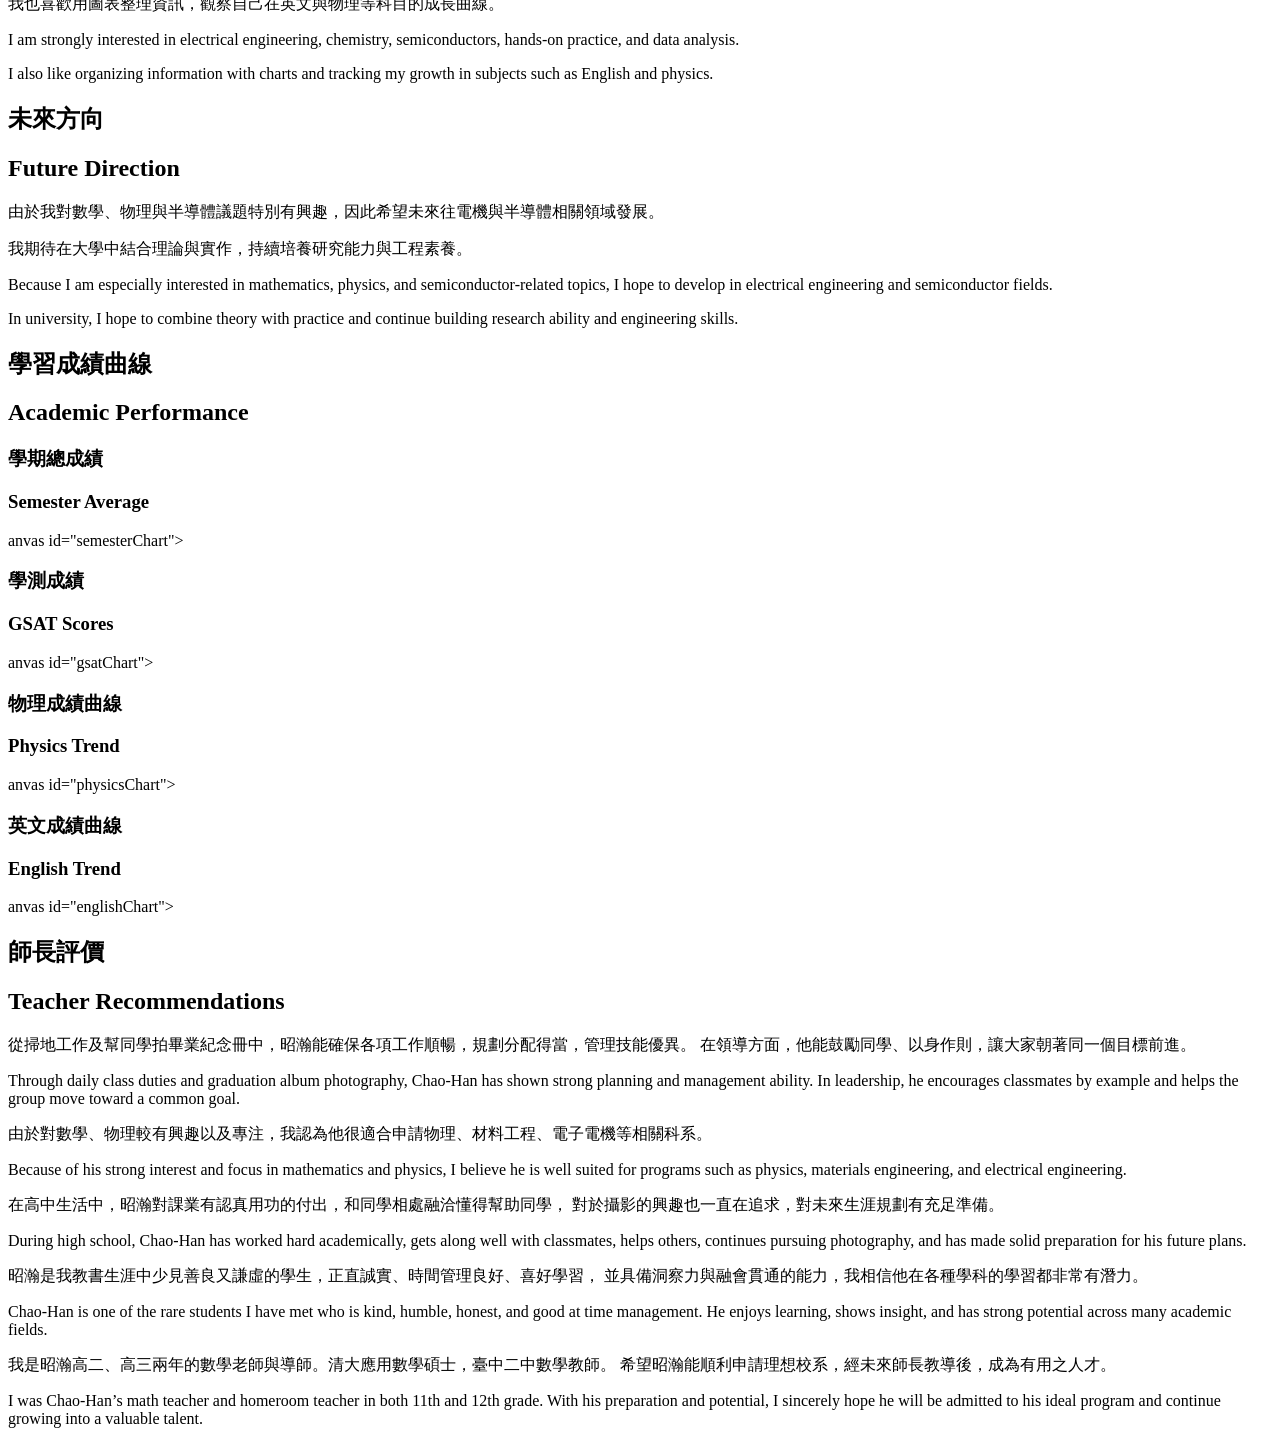
==== commit 969dfb93: "Fix image sources and correct HTML syntax Updated image sources and fixed HTML syntax errors." ====
--- a/about.html
+++ b/about.html
@@ -5,11 +5,11 @@
   <meta name="viewport" content="width=device-width, initial-scale=1.0" />
   <title>About Me | Personal Academic Portfolio</title>
 
-  <link rel="preconnect" href="https://fonts.googleapis.com">
-  <link rel="preconnect" href="https://fonts.gstatic.com" crossorigin>
-  <link href="https://fonts.googleapis.com/css2?family=Inter:wght@400;500;600;700&family=Noto+Sans+TC:wght@400;500;700&family=Noto+Serif+TC:wght@500;700&display=swap" rel="stylesheet">
-
-  <link rel="stylesheet" href="./assets/about.css">
+  //fonts.googleapis.com">
+  //fonts.gstatic.com" crossorigin>
+  //fonts.googleapis.com/css2?family=Inter:wght@400;500;600;700&family=Noto+Sans+TC:wght@400;500;700&family=Noto+Serif+TC:wght@500;700&display=swap" rel="stylesheetet">
+
+  /assets/about.css">
   <script src="https://cdn.jsdelivr.net/npm/chart.js@4.5.0/dist/chart.umd.min.js" defer></script>
   <script src="./assets/about.js" defer></script>
 </head>
@@ -17,10 +17,26 @@
   <div class="about-root" data-current-lang="zh">
     <section class="about-hero">
       <div class="hero-slideshow">
-        <img src="./assets/bg-1.jpg" class="slide active" alt="背景照片 1">
-        <img src="./assets/bg-2.jpg" class="slide slide-2" alt="背景照片 2">
-        <img src="./assets/bg-3.jpg" class="slide slide-3" alt="背景照片 3">
-        <img src="./assets/bg-4.jpg" class="slide" alt="背景照片 4">
+        <img
+          src="https://drive.google.com/thumbnail?id=1d-J7S0S1YGkxC7uXnVA-3YR4By6mhdQh&sz=w2000"
+          class="slide active"
+          alt="背景照片 1"
+        >
+        <img
+          src="https://drive.google.com/thumbnail?id=1869zt3_AvIol_kKxb0A8BDjQhJZHfFUg&sz=w2000"
+          class="slide slide-2"
+          alt="背景照片 2"
+        >
+        <img
+          src="https://drive.google.com/thumbnail?id=1qSfsYyhZdkawjBK2kCdfVcC0-QVRwGlC&sz=w2000"
+          class="slide slide-3"
+          alt="背景照片 3"
+        >
+        <img
+          src="https://drive.google.com/thumbnail?id=1hw1Dq9wI9f5Ag79TmpyVqHCmHOuG-OuN&sz=w2000"
+          class="slide"
+          alt="背景照片 4"
+        >
       </div>
 
       <div class="hero-dark-overlay"></div>
@@ -82,7 +98,7 @@
             <div class="hero-avatar-hit" tabindex="0" aria-label="個人照片">
               <div class="hero-avatar-frame">
                 <img
-                  src="./assets/profile.jpg"
+                  src="https://drive.google.com/thumbnail?id=1V-ARB9rjEe4Kqy_N5Gr78WYihqsKcIAj&sz=w1000"
                   alt="Chao-Han, Lee portrait"
                   class="hero-profile"
                 >
@@ -176,25 +192,25 @@
             <article class="chart-card">
               <h3 data-lang="zh">學期總成績</h3>
               <h3 data-lang="en">Semester Average</h3>
-              <div class="chart-box"><canvas id="semesterChart"></canvas></div>
+              <div class="chart-box">anvas id="semesterChart"></canvas></div>
             </article>
 
             <article class="chart-card">
               <h3 data-lang="zh">學測成績</h3>
               <h3 data-lang="en">GSAT Scores</h3>
-              <div class="chart-box"><canvas id="gsatChart"></canvas></div>
+              <div class="chart-box">anvas id="gsatChart"></canvas></div>
             </article>
 
             <article class="chart-card">
               <h3 data-lang="zh">物理成績曲線</h3>
               <h3 data-lang="en">Physics Trend</h3>
-              <div class="chart-box"><canvas id="physicsChart"></canvas></div>
+              <div class="chart-box">anvas id="physicsChart"></canvas></div>
             </article>
 
             <article class="chart-card">
               <h3 data-lang="zh">英文成績曲線</h3>
               <h3 data-lang="en">English Trend</h3>
-              <div class="chart-box"><canvas id="englishChart"></canvas></div>
+              <div class="chart-box">anvas id="englishChart"></canvas></div>
             </article>
           </div>
         </section>
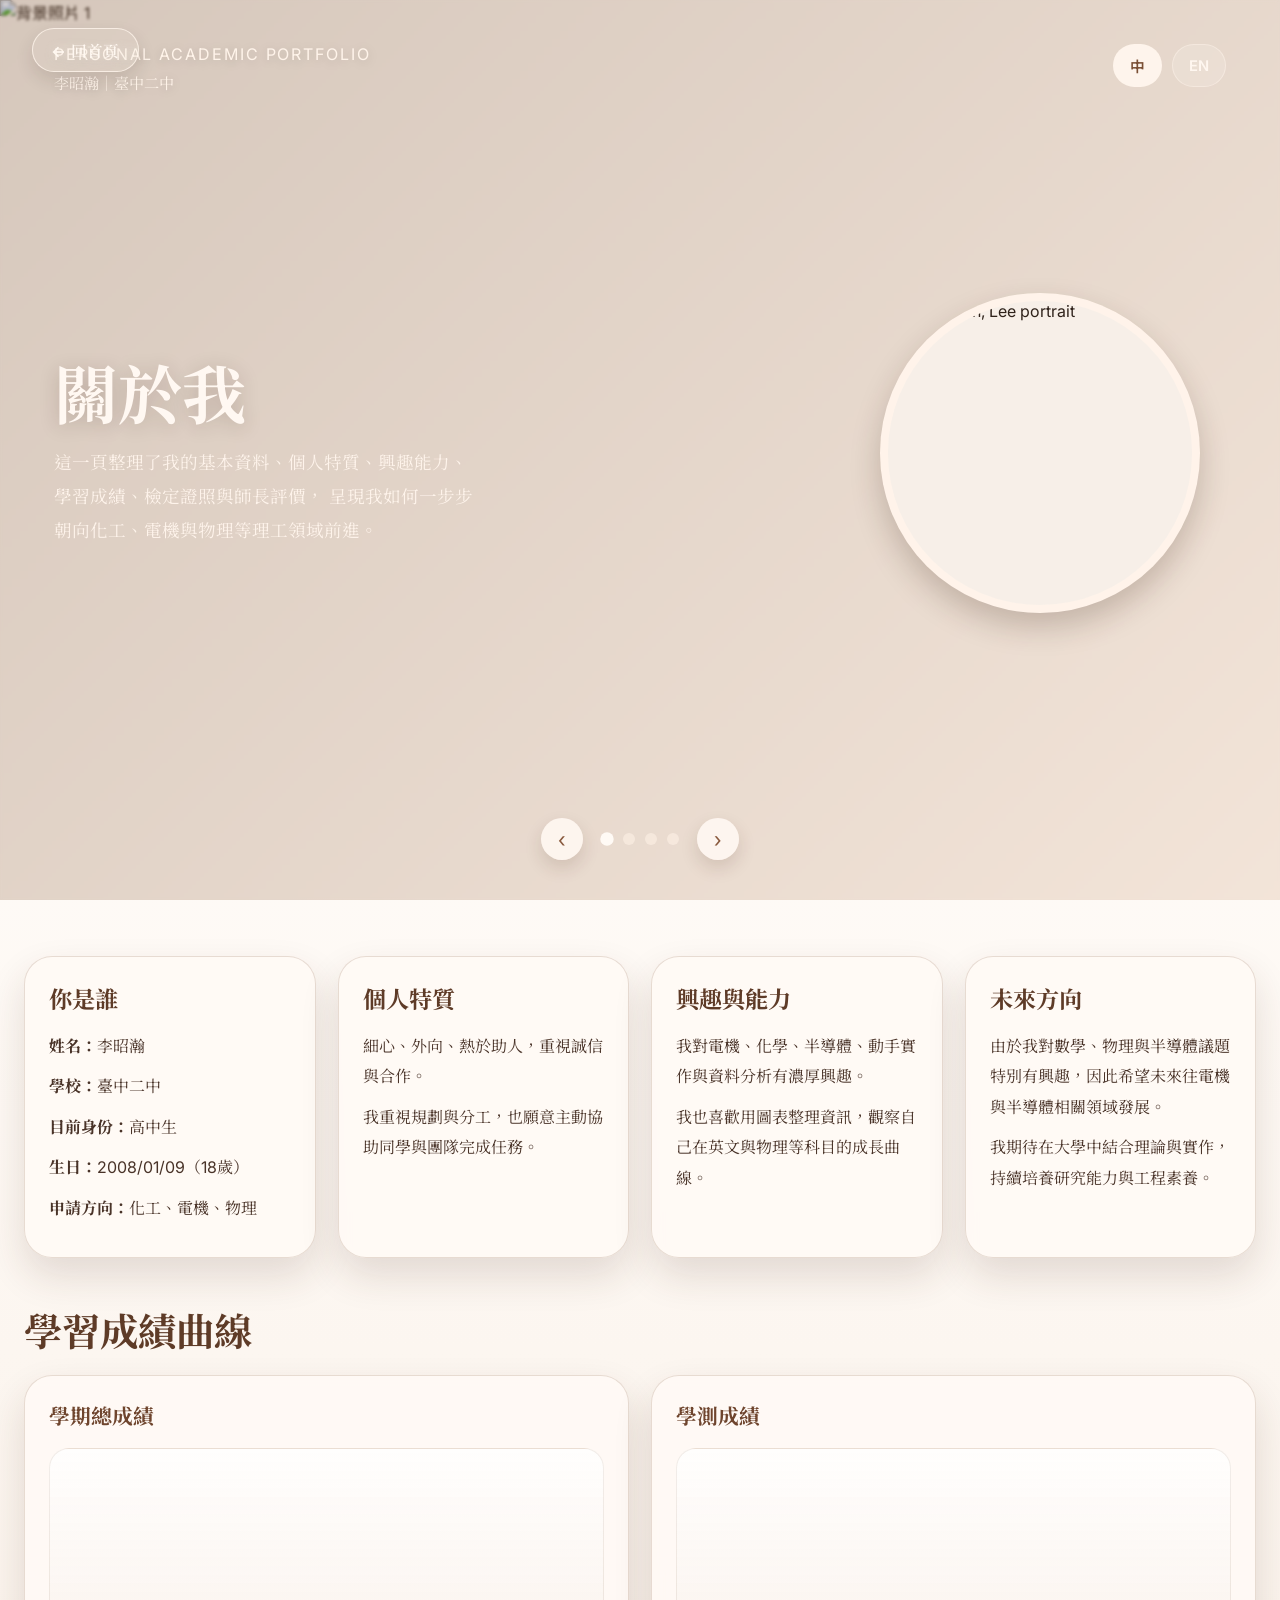
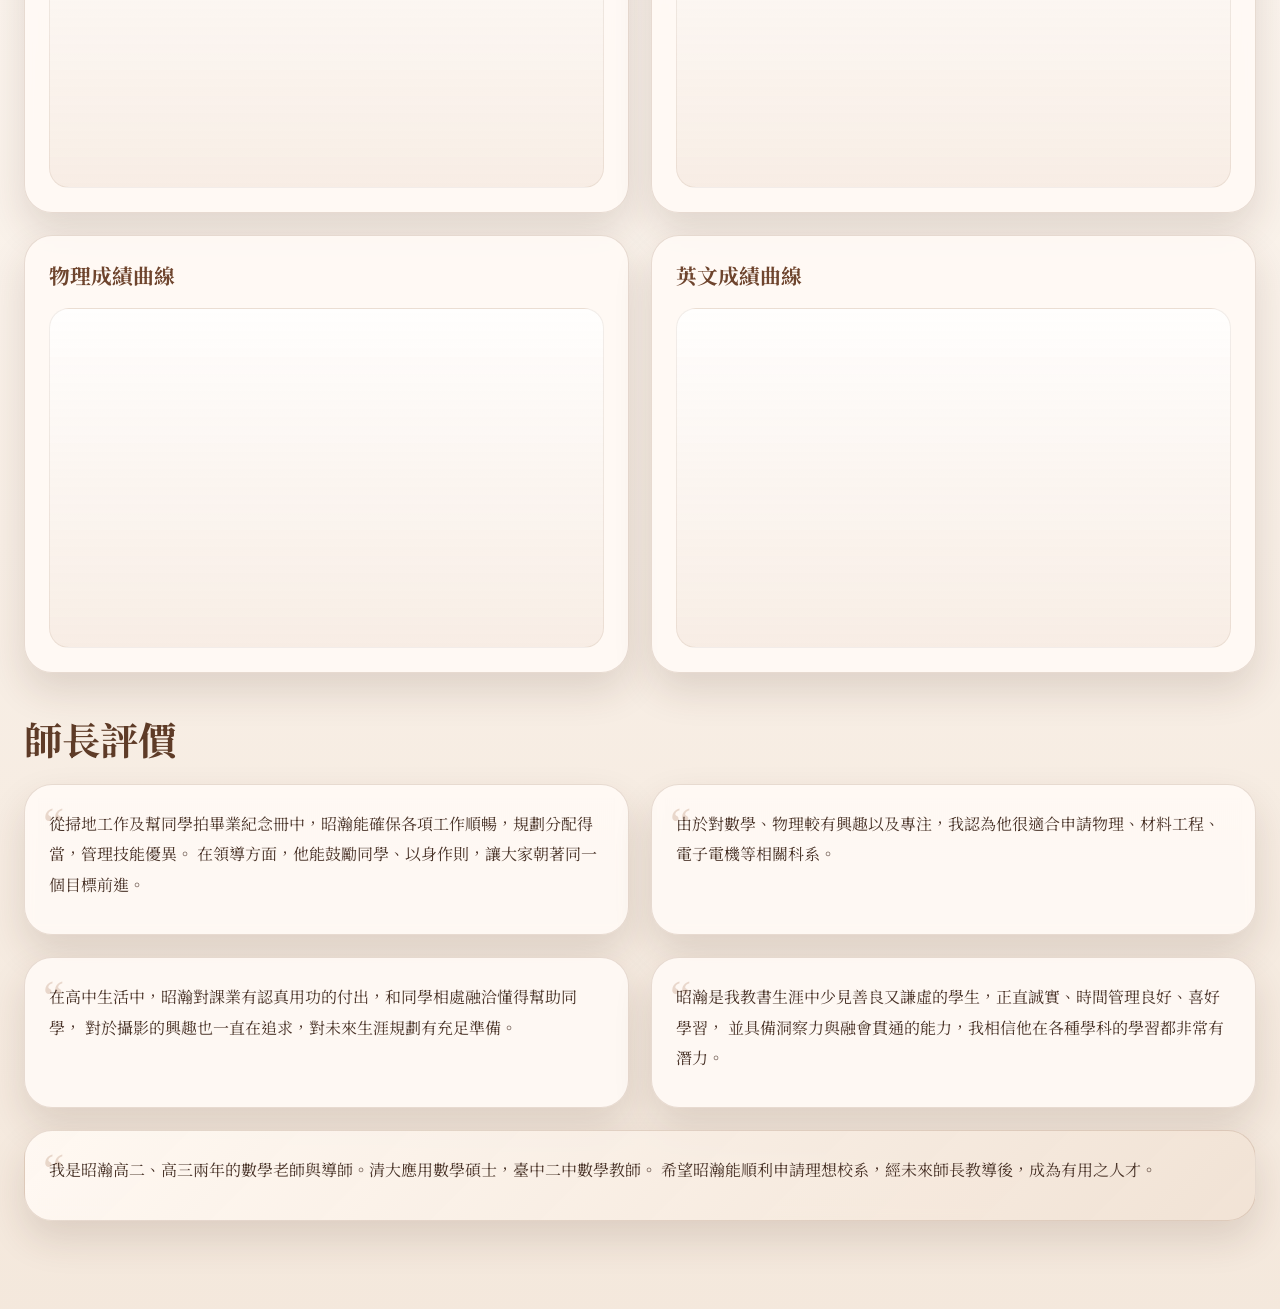
==== commit 5ac68ec8: "Refactor HTML structure and fix canvas elements" ====
--- a/about.html
+++ b/about.html
@@ -5,12 +5,20 @@
   <meta name="viewport" content="width=device-width, initial-scale=1.0" />
   <title>About Me | Personal Academic Portfolio</title>
 
-  //fonts.googleapis.com">
-  //fonts.gstatic.com" crossorigin>
-  //fonts.googleapis.com/css2?family=Inter:wght@400;500;600;700&family=Noto+Sans+TC:wght@400;500;700&family=Noto+Serif+TC:wght@500;700&display=swap" rel="stylesheetet">
-
-  /assets/about.css">
+  <link rel="preconnect" href="https://fonts.googleapis.com">
+  <link rel="preconnect" href="https://fonts.gstatic.com" crossorigin>
+  <link
+    href="https://fonts.googleapis.com/css2?family=Inter:wght@400;500;600;700&family=Noto+Sans+TC:wght@400;500;700&family=Noto+Serif+TC:wght@500;700&display=swap"
+    rel="stylesheet"
+  >
+
+  <!-- CSS 放在 assets -->
+  <link rel="stylesheet" href="./assets/about.css">
+
+  <!-- Chart.js CDN -->
   <script src="https://cdn.jsdelivr.net/npm/chart.js@4.5.0/dist/chart.umd.min.js" defer></script>
+
+  <!-- JS 放在 assets -->
   <script src="./assets/about.js" defer></script>
 </head>
 <body>
@@ -98,7 +106,7 @@
             <div class="hero-avatar-hit" tabindex="0" aria-label="個人照片">
               <div class="hero-avatar-frame">
                 <img
-                  src="https://drive.google.com/thumbnail?id=1V-ARB9rjEe4Kqy_N5Gr78WYihqsKcIAj&sz=w1000"
+                  src="https://drive.google.com/thumbnail?id=1V-ARB9rjEe4Kqy_N5Gr78WYihqsKcIAj&sz=w1200"
                   alt="Chao-Han, Lee portrait"
                   class="hero-profile"
                 >
@@ -192,25 +200,33 @@
             <article class="chart-card">
               <h3 data-lang="zh">學期總成績</h3>
               <h3 data-lang="en">Semester Average</h3>
-              <div class="chart-box">anvas id="semesterChart"></canvas></div>
+              <div class="chart-box">
+                <canvas id="semesterChart"></canvas>
+              </div>
             </article>
 
             <article class="chart-card">
               <h3 data-lang="zh">學測成績</h3>
               <h3 data-lang="en">GSAT Scores</h3>
-              <div class="chart-box">anvas id="gsatChart"></canvas></div>
+              <div class="chart-box">
+                <canvas id="gsatChart"></canvas>
+              </div>
             </article>
 
             <article class="chart-card">
               <h3 data-lang="zh">物理成績曲線</h3>
               <h3 data-lang="en">Physics Trend</h3>
-              <div class="chart-box">anvas id="physicsChart"></canvas></div>
+              <div class="chart-box">
+                <canvas id="physicsChart"></canvas>
+              </div>
             </article>
 
             <article class="chart-card">
               <h3 data-lang="zh">英文成績曲線</h3>
               <h3 data-lang="en">English Trend</h3>
-              <div class="chart-box">anvas id="englishChart"></canvas></div>
+              <div class="chart-box">
+                <canvas id="englishChart"></canvas>
+              </div>
             </article>
           </div>
         </section>
--- a/assets/about.css
+++ b/assets/about.css
@@ -0,0 +1,569 @@
+:root {
+  --brown-1: #dba174;
+  --brown-2: #dba148;
+  --brown-3: #dec7a4;
+  --brown-4: #e69e85;
+  --brown-5: #8b5e3c;
+  --brown-6: #5e3b27;
+  --bg: #f6eee7;
+  --card: rgba(255, 250, 245, 0.9);
+  --line: rgba(120, 80, 50, 0.18);
+  --shadow: 0 18px 38px rgba(68, 42, 25, 0.14);
+}
+
+*,
+*::before,
+*::after {
+  box-sizing: border-box;
+}
+
+html,
+body {
+  margin: 0;
+  padding: 0;
+}
+
+body {
+  font-family: "Inter", "Noto Sans TC", sans-serif;
+  background: var(--bg);
+  color: #2f221a;
+  overflow-x: hidden;
+}
+
+img {
+  display: block;
+  max-width: 100%;
+}
+
+button {
+  font: inherit;
+}
+
+[data-lang="zh"] {
+  font-family: "Inter", "Noto Serif TC", serif;
+}
+
+[data-lang="en"] {
+  font-family: "Inter", sans-serif;
+}
+
+[data-current-lang="zh"] [data-lang="en"],
+[data-current-lang="en"] [data-lang="zh"] {
+  display: none !important;
+}
+
+.about-hero {
+  position: relative;
+  min-height: 100vh;
+  overflow: hidden;
+}
+
+.hero-slideshow,
+.hero-dark-overlay {
+  position: absolute;
+  inset: 0;
+}
+
+.hero-slideshow {
+  z-index: 0;
+}
+
+.slide {
+  position: absolute;
+  inset: 0;
+  width: 100%;
+  height: 100%;
+  object-fit: cover;
+  object-position: center;
+  opacity: 0;
+  transition: opacity 1s ease;
+}
+
+.slide.active {
+  opacity: 1;
+}
+
+.slide-2 {
+  object-position: center 12%;
+}
+
+.slide-3 {
+  object-position: center 10%;
+}
+
+.hero-dark-overlay {
+  z-index: 1;
+  background: linear-gradient(135deg, rgba(109, 74, 48, 0.24), rgba(219, 161, 116, 0.13));
+}
+
+.hero-overlay {
+  position: relative;
+  z-index: 2;
+  min-height: 100vh;
+  padding: 36px 54px 40px;
+  display: flex;
+  flex-direction: column;
+  justify-content: space-between;
+  backdrop-filter: blur(1.5px);
+}
+
+.back-home-btn {
+  position: absolute;
+  top: 28px;
+  left: 32px;
+  z-index: 5;
+  display: inline-flex;
+  align-items: center;
+  justify-content: center;
+  padding: 10px 18px;
+  border-radius: 999px;
+  border: 1.2px solid rgba(255, 245, 236, 0.78);
+  background: rgba(255, 248, 242, 0.08);
+  color: #fff8f1;
+  text-decoration: none;
+  font-size: 0.98rem;
+  font-weight: 600;
+  letter-spacing: 0.02em;
+  backdrop-filter: blur(5px);
+  box-shadow: 0 8px 18px rgba(44, 25, 14, 0.12);
+  transition: transform 0.22s ease, background 0.22s ease, border-color 0.22s ease;
+}
+
+.back-home-btn:hover {
+  transform: translateY(-1px);
+  background: rgba(255, 248, 242, 0.16);
+  border-color: rgba(255, 247, 240, 0.95);
+}
+
+.back-home-btn:active {
+  transform: translateY(0);
+}
+
+.hero-top,
+.hero-main,
+.hero-slider-controls,
+.lang-switcher,
+.hero-dots {
+  display: flex;
+}
+
+.hero-top,
+.hero-main {
+  justify-content: space-between;
+}
+
+.hero-top {
+  align-items: flex-start;
+  gap: 20px;
+  margin-top: 8px;
+}
+
+.site-name,
+.hero-mini {
+  margin: 0;
+  color: #fff4ea;
+  text-shadow: 0 2px 12px rgba(40, 20, 8, 0.18);
+}
+
+.site-name {
+  font-size: 1rem;
+  letter-spacing: 0.12em;
+  text-transform: uppercase;
+}
+
+.hero-mini {
+  margin-top: 8px;
+  font-size: 0.95rem;
+}
+
+.lang-switcher {
+  gap: 10px;
+}
+
+.lang-btn,
+.hero-nav,
+.hero-dot {
+  border: none;
+  cursor: pointer;
+}
+
+.lang-btn {
+  padding: 10px 16px;
+  border-radius: 999px;
+  border: 1px solid rgba(255, 244, 235, 0.45);
+  background: rgba(255, 248, 241, 0.18);
+  color: #fff7f0;
+  font-size: 0.92rem;
+  font-weight: 600;
+  transition: 0.25s ease;
+}
+
+.lang-btn.active,
+.lang-btn:hover {
+  background: rgba(255, 246, 238, 0.95);
+  color: #7a4f35;
+}
+
+.hero-main {
+  align-items: center;
+  gap: 52px;
+  margin: 32px 0 26px;
+  flex: 1;
+}
+
+.hero-text {
+  flex: 1 1 420px;
+  min-width: 320px;
+  max-width: 560px;
+}
+
+.hero-text h1 {
+  margin: 0 0 18px;
+  font-family: "Noto Serif TC", serif;
+  font-size: clamp(2.8rem, 5vw, 4.8rem);
+  line-height: 1.12;
+  color: #fff8f2;
+  text-shadow: 0 3px 20px rgba(48, 26, 14, 0.2);
+}
+
+.hero-description {
+  margin: 0;
+  font-size: 1.1rem;
+  line-height: 1.95;
+  color: rgba(255, 245, 236, 0.96);
+  max-width: 42rem;
+}
+
+.hero-side {
+  position: relative;
+  flex: 1 1 700px;
+  min-width: 600px;
+  min-height: 460px;
+}
+
+.hero-hover-zone {
+  position: relative;
+}
+
+.hero-avatar-hit {
+  position: absolute;
+  right: 26px;
+  top: 50%;
+  transform: translateY(-50%);
+  z-index: 3;
+}
+
+.hero-avatar-frame {
+  width: 320px;
+  height: 320px;
+  border-radius: 50%;
+  border: 8px solid rgba(255, 244, 235, 0.96);
+  overflow: hidden;
+  background: #f7efe8;
+  box-shadow: 0 14px 30px rgba(55, 33, 19, 0.22);
+}
+
+.hero-profile {
+  width: 100%;
+  height: 100%;
+  object-fit: cover;
+}
+
+.hero-intro-card {
+  position: absolute;
+  left: -42px;
+  right: -44px;
+  top: 50%;
+  min-height: 430px;
+  padding: 54px 340px 54px 60px;
+  background: rgba(178, 123, 83, 0.93);
+  border: 1px solid rgba(255, 240, 228, 0.15);
+  border-radius: 38px;
+  box-shadow: 0 20px 45px rgba(60, 35, 20, 0.2);
+  transform: translateY(-50%) translateX(70px);
+  opacity: 0;
+  pointer-events: none;
+  transition: opacity 0.35s ease, transform 0.45s ease;
+  z-index: 1;
+}
+
+.hero-hover-zone:hover .hero-intro-card,
+.hero-hover-zone:focus-within .hero-intro-card {
+  opacity: 1;
+  transform: translateY(-50%) translateX(0);
+}
+
+.hero-intro-text {
+  margin: 0;
+  font-size: 1.35rem;
+  line-height: 2.05;
+  color: #2d1c13;
+  word-break: break-word;
+}
+
+.hero-slider-controls {
+  align-items: center;
+  justify-content: center;
+  gap: 18px;
+  margin-top: 12px;
+}
+
+.hero-nav {
+  width: 42px;
+  height: 42px;
+  border-radius: 50%;
+  background: rgba(255, 248, 242, 0.9);
+  color: #88583c;
+  font-size: 1.3rem;
+  box-shadow: 0 8px 18px rgba(62, 35, 20, 0.14);
+}
+
+.hero-dots {
+  gap: 10px;
+}
+
+.hero-dot {
+  width: 12px;
+  height: 12px;
+  border-radius: 50%;
+  background: rgba(255, 242, 232, 0.55);
+}
+
+.hero-dot.active {
+  background: #fffaf5;
+  transform: scale(1.12);
+}
+
+.about-page {
+  padding: 56px 24px 88px;
+  background: linear-gradient(180deg, rgba(255, 251, 247, 0.92), rgba(244, 232, 220, 0.98));
+}
+
+.about-wrap {
+  max-width: 1280px;
+  margin: 0 auto;
+}
+
+.about-card-grid,
+.chart-grid,
+.teacher-grid {
+  display: grid;
+  gap: 22px;
+}
+
+.about-card-grid {
+  grid-template-columns: repeat(4, 1fr);
+  margin-bottom: 44px;
+}
+
+.chart-grid,
+.teacher-grid {
+  grid-template-columns: repeat(2, 1fr);
+}
+
+.about-info-card,
+.chart-card,
+.teacher-card {
+  background: var(--card);
+  border: 1px solid var(--line);
+  border-radius: 28px;
+  box-shadow: var(--shadow);
+  backdrop-filter: blur(6px);
+  padding: 24px;
+}
+
+.about-info-card h2,
+.section-heading h2 {
+  margin: 0 0 16px;
+  font-family: "Noto Serif TC", serif;
+  color: var(--brown-6);
+}
+
+.about-info-card h2 {
+  font-size: 1.45rem;
+}
+
+.about-info-card p,
+.teacher-card p {
+  margin: 0 0 10px;
+  line-height: 1.9;
+  color: #493328;
+}
+
+.about-section {
+  margin-top: 38px;
+}
+
+.section-heading {
+  margin-bottom: 18px;
+}
+
+.section-heading h2 {
+  font-size: clamp(1.9rem, 3vw, 2.8rem);
+}
+
+.chart-card h3 {
+  margin: 0 0 18px;
+  font-size: 1.3rem;
+  color: #6f452e;
+}
+
+.chart-box {
+  position: relative;
+  height: 340px;
+  padding: 14px;
+  border-radius: 20px;
+  border: 1px solid rgba(125, 88, 58, 0.1);
+  background: linear-gradient(180deg, rgba(255,255,255,0.75), rgba(247,236,227,0.9));
+}
+
+.chart-box canvas {
+  width: 100% !important;
+  height: 100% !important;
+  display: block;
+}
+
+.teacher-card {
+  position: relative;
+}
+
+.teacher-card::before {
+  content: "“";
+  position: absolute;
+  top: 12px;
+  left: 18px;
+  font-size: 3rem;
+  color: rgba(168, 117, 82, 0.25);
+  font-family: serif;
+}
+
+.teacher-card p {
+  position: relative;
+  z-index: 1;
+}
+
+.teacher-signature {
+  grid-column: span 2;
+  background: linear-gradient(135deg, rgba(255,249,243,0.95), rgba(241,226,212,0.9));
+}
+
+@media (max-width: 1200px) {
+  .about-card-grid {
+    grid-template-columns: repeat(2, 1fr);
+  }
+
+  .hero-side {
+    min-width: 100%;
+  }
+}
+
+@media (max-width: 1100px) {
+  .hero-overlay {
+    padding: 28px 24px 36px;
+  }
+
+  .hero-main {
+    flex-direction: column;
+    align-items: flex-start;
+    gap: 30px;
+  }
+
+  .hero-text,
+  .hero-side {
+    min-width: 100%;
+    max-width: 100%;
+  }
+
+  .hero-side {
+    min-height: auto;
+    display: flex;
+    flex-direction: column-reverse;
+    align-items: center;
+    gap: 24px;
+  }
+
+  .hero-avatar-hit {
+    position: static;
+    transform: none;
+  }
+
+  .hero-intro-card {
+    position: static;
+    width: 100%;
+    min-height: auto;
+    padding: 42px 34px;
+    transform: none;
+    opacity: 1;
+    pointer-events: auto;
+  }
+
+  .hero-intro-text {
+    font-size: 1.12rem;
+    line-height: 1.95;
+  }
+
+  .chart-grid,
+  .teacher-grid {
+    grid-template-columns: 1fr;
+  }
+
+  .teacher-signature {
+    grid-column: span 1;
+  }
+}
+
+@media (max-width: 680px) {
+  .back-home-btn {
+    top: 18px;
+    left: 16px;
+    padding: 8px 14px;
+    font-size: 0.9rem;
+  }
+
+  .hero-top {
+    flex-direction: column;
+    align-items: flex-start;
+    margin-top: 38px;
+  }
+
+  .lang-switcher {
+    align-self: flex-end;
+  }
+
+  .hero-text,
+  .hero-text h1 {
+    min-width: 0;
+  }
+
+  .hero-text h1 {
+    font-size: 2.35rem;
+  }
+
+  .hero-description,
+  .hero-intro-text {
+    font-size: 1rem;
+    line-height: 1.8;
+  }
+
+  .hero-avatar-frame {
+    width: 220px;
+    height: 220px;
+  }
+
+  .hero-intro-card {
+    padding: 28px 22px;
+    border-radius: 24px;
+  }
+
+  .about-page {
+    padding: 42px 16px 70px;
+  }
+
+  .about-card-grid {
+    grid-template-columns: 1fr;
+  }
+
+  .chart-box {
+    height: 285px;
+  }
+}
